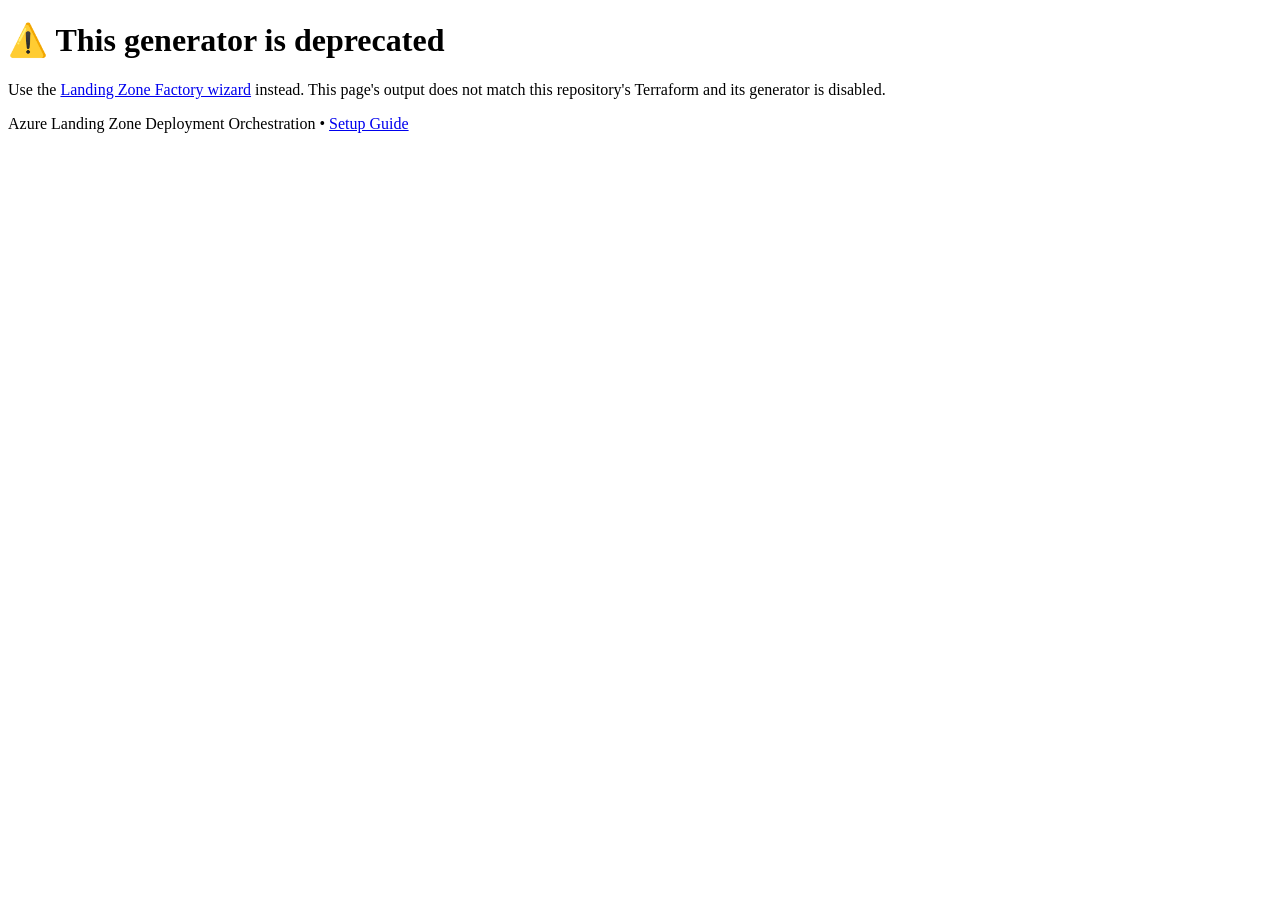
==== frontend/index.html @ 96ec0f5c "fix: comprehensive review remediation, capability governance, docs restructure End-to-end final revi" ====
<!DOCTYPE html>
<html lang="en">
<head>
    <meta charset="UTF-8">
    <meta name="viewport" content="width=device-width, initial-scale=1.0">
    <title>Azure Landing Zone Deployment (DEPRECATED)</title>
    <!-- DEPRECATED (2026-07-31 remediation): this prototype generator is retired.
         Its Generate button was non-functional, it performed no HCL escaping, and the
         .tfvars it emitted targeted variables that exist in no Terraform stack in this
         repository. The CDN-loaded MSAL script (zero-network violation) has been removed.
         Use ../site/index.html — the Landing Zone Factory wizard — instead.
         Pending operator action: delete the frontend/ directory (deletion was blocked
         for automation in this session and requires a human). -->
    <meta http-equiv="Content-Security-Policy" content="default-src 'none'; style-src 'self'; img-src 'self' data:;">
    <link rel="stylesheet" href="styles.css">
</head>
<body>
    <div class="container">
        <header>
            <div class="header-content">
                <h1>⚠️ This generator is deprecated</h1>
                <p>Use the <a href="../site/index.html">Landing Zone Factory wizard</a> instead.
                   This page's output does not match this repository's Terraform and its
                   generator is disabled.</p>
            </div>
        </header>

        <main hidden aria-hidden="true">
            <!-- Login Section (Hidden - Not Needed for Static Generator) -->
            <section id="loginSection" class="section hidden">
                <div class="card">
                    <h2>Sign In</h2>
                    <p>Authenticate with your Azure account to deploy a landing zone.</p>
                    <button id="loginBtn2" class="btn btn-primary btn-large">Login with Microsoft</button>
                    <div id="errorMsg" class="error hidden"></div>
                </div>
            </section>

            <!-- Form Section -->
            <section id="formSection" class="section hidden">
                <form id="deploymentForm">
                    <!-- Section 1: Organization & Location -->
                    <div class="form-section">
                        <h3 class="section-title">1. Organization & Location</h3>

                        <div class="form-group">
                            <label for="orgName">Organization Name <span class="required">*</span></label>
                            <input type="text" id="orgName" name="orgName" placeholder="e.g., Contoso" required>
                            <small>Display name for your organization (e.g., "Contoso Corporation")</small>
                        </div>

                        <div class="form-group">
                            <label for="orgId">Organization ID <span class="required">*</span></label>
                            <input type="text" id="orgId" name="orgId" pattern="^[a-z0-9]{3,20}$" placeholder="e.g., contoso" required>
                            <small>3-20 lowercase alphanumeric characters, used in all resource naming</small>
                        </div>

                        <div class="form-group">
                            <label for="defenderEmail">Defender Email <span class="required">*</span></label>
                            <input type="email" id="defenderEmail" name="defenderEmail" placeholder="security@contoso.com" required>
                            <small>Email for Microsoft Defender for Cloud security alerts</small>
                        </div>

                        <div class="form-group">
                            <label>Starter Locations <span class="required">*</span></label>
                            <div class="form-row">
                            <div class="form-group">
                                <label for="primaryRegion">Primary Region <span class="required">*</span></label>
                                <select id="primaryRegion" name="primaryRegion" required onchange="updateSecondaryRegionOptions()">
                                    <option value="">-- Select Primary Region --</option>
                                    <option value="eastus2">eastus2 (East US 2)</option>
                                    <option value="westus" selected>westus (West US)</option>
                                    <option value="uksouth">uksouth (UK South)</option>
                                    <option value="australiaeast">australiaeast (Australia East)</option>
                                    <option value="southeastasia">southeastasia (Southeast Asia)</option>
                                    <option value="centralus">centralus (Central US)</option>
                                    <option value="canadacentral">canadacentral (Canada Central)</option>
                                </select>
                                <small>Primary region for hub deployment</small>
                            </div>
                            <div class="form-group">
                                <label for="secondaryRegion">Secondary Region (DR) <span class="required">*</span></label>
                                <select id="secondaryRegion" name="secondaryRegion" required>
                                    <option value="">-- Select DR Region --</option>
                                </select>
                                <small>Disaster recovery region (auto-paired with primary)</small>
                            </div>
                        </div>

                        <div id="additionalRegions" class="form-group hidden-section">
                            <label>Additional Regions</label>
                            <div id="additionalRegionsList" class="regions-list"></div>
                            <button type="button" class="btn btn-small" id="addRegionBtn">+ Add Region</button>
                            <small>Add more regions for multi-region deployment</small>
                        </div>
                        </div>
                    </div>

                    <!-- Section 2: Network Architecture -->
                    <div class="form-section">
                        <h3 class="section-title">2. Network Architecture</h3>

                        <div class="form-group">
                            <label>Network Topology <span class="required">*</span></label>
                            <div class="radio-group">
                                <label class="radio">
                                    <input type="radio" name="networkTopology" value="hub-spoke" checked>
                                    <span class="radio-label">Hub-and-Spoke VNet</span>
                                    <span class="radio-description">Traditional VNet peering with central hub firewall (recommended)</span>
                                </label>
                                <label class="radio">
                                    <input type="radio" name="networkTopology" value="virtual-wan">
                                    <span class="radio-label">Virtual WAN</span>
                                    <span class="radio-description">Microsoft-managed WAN fabric (modern, simplified routing)</span>
                                </label>
                            </div>
                        </div>

                        <div class="form-group">
                            <label>Firewall SKU <span class="required">*</span></label>
                            <div class="radio-group">
                                <label class="radio">
                                    <input type="radio" name="firewallSku" value="Standard" checked>
                                    <span class="radio-label">Standard</span>
                                    <span class="radio-description">Basic threat detection and filtering</span>
                                </label>
                                <label class="radio">
                                    <input type="radio" name="firewallSku" value="Premium">
                                    <span class="radio-label">Premium</span>
                                    <span class="radio-description">Advanced threat protection (required for PCI-DSS, HIPAA, FedRAMP)</span>
                                </label>
                            </div>
                        </div>

                        <div class="form-group">
                            <label>Network Feature Toggles</label>
                            <div class="toggle-group">
                                <label class="toggle">
                                    <input type="checkbox" name="ddosProtection" checked>
                                    <span class="toggle-label">Deploy DDoS Protection</span>
                                    <small>Azure DDoS Protection Standard for VNets</small>
                                </label>
                                <label class="toggle">
                                    <input type="checkbox" name="bastionHost" checked>
                                    <span class="toggle-label">Deploy Bastion Host</span>
                                    <small>Secure RDP/SSH access without public IPs</small>
                                </label>
                                <label class="toggle">
                                    <input type="checkbox" name="privateDnsZones" checked>
                                    <span class="toggle-label">Deploy Private DNS Zones</span>
                                    <small>Private DNS for Azure PaaS services</small>
                                </label>
                                <label class="toggle">
                                    <input type="checkbox" name="vnetGateway" checked>
                                    <span class="toggle-label">Deploy Virtual Network Gateways</span>
                                    <small>Enable VPN/ExpressRoute hybrid connectivity</small>
                                </label>
                            </div>
                        </div>
                    </div>

                    <!-- Section 3: Monitoring & Security -->
                    <div class="form-section">
                        <h3 class="section-title">3. Monitoring & Security</h3>

                        <div class="form-group">
                            <label>Monitoring & Alerting</label>
                            <div class="toggle-group">
                                <label class="toggle">
                                    <input type="checkbox" name="ama" checked>
                                    <span class="toggle-label">Azure Monitoring Agent</span>
                                    <small>Collect logs and metrics from VMs</small>
                                </label>
                                <label class="toggle">
                                    <input type="checkbox" name="amba" checked>
                                    <span class="toggle-label">AMBA Baseline Alerts</span>
                                    <small>Pre-built Azure Monitor Baseline Alerts</small>
                                </label>
                                <label class="toggle">
                                    <input type="checkbox" name="defenderPlans" checked>
                                    <span class="toggle-label">Microsoft Defender Plans</span>
                                    <small>Threat detection and protection</small>
                                </label>
                            </div>
                        </div>
                    </div>

                    <!-- Section 4: Policy Assignments -->
                    <div class="form-section">
                        <h3 class="section-title">4. Policy Assignments (Official Azure Landing Zones)</h3>
                        <p class="section-description">Select which official ALZ policy assignments to enable. Configure enforcement mode per policy.</p>

                        <div id="policyAssignments" class="policy-assignments">
                            <!-- Populated by JavaScript -->
                        </div>
                    </div>

                    <!-- Section 5: Management Group Customization -->
                    <div class="form-section">
                        <h3 class="section-title">5. Management Group Customization</h3>
                        <p class="section-description">Override default management group names (leave blank for defaults)</p>

                        <div class="form-row">
                            <div class="form-group">
                                <label for="mgIntRoot">Intermediate Root Name</label>
                                <input type="text" id="mgIntRoot" name="mgIntRoot" placeholder="e.g., Contoso">
                                <small>Default: organization name</small>
                            </div>
                            <div class="form-group">
                                <label for="mgPlatform">Platform Name</label>
                                <input type="text" id="mgPlatform" name="mgPlatform" placeholder="e.g., Platform">
                            </div>
                        </div>

                        <div class="form-row">
                            <div class="form-group">
                                <label for="mgConnectivity">Connectivity Name</label>
                                <input type="text" id="mgConnectivity" name="mgConnectivity" placeholder="e.g., Connectivity">
                            </div>
                            <div class="form-group">
                                <label for="mgIdentity">Identity Name</label>
                                <input type="text" id="mgIdentity" name="mgIdentity" placeholder="e.g., Identity">
                            </div>
                        </div>

                        <div class="form-row">
                            <div class="form-group">
                                <label for="mgManagement">Management Name</label>
                                <input type="text" id="mgManagement" name="mgManagement" placeholder="e.g., Management">
                            </div>
                            <div class="form-group">
                                <label for="mgLandingZones">Landing Zones Name</label>
                                <input type="text" id="mgLandingZones" name="mgLandingZones" placeholder="e.g., Landing Zones">
                            </div>
                        </div>
                    </div>

                    <!-- Section 6: Resource Naming Configuration -->
                    <div class="form-section">
                        <h3 class="section-title">6. Resource Naming Configuration</h3>
                        <p class="section-description">Configure resource naming following Cloud Adoption Framework standard</p>

                        <div class="form-row">
                            <div class="form-group">
                                <label for="resourcePrefix">Resource Name Prefix</label>
                                <input type="text" id="resourcePrefix" name="resourcePrefix" placeholder="Leave blank to use org ID" oninput="updateNamingExamples()">
                                <small>Prefix used in all resource names (e.g., storage account "st{prefix}prod001")</small>
                            </div>
                            <div class="form-group">
                                <label for="instanceStart">Instance Counter Start</label>
                                <input type="number" id="instanceStart" name="instanceStart" value="1" min="1" oninput="updateNamingExamples()">
                                <small>Starting number for resource instance counters</small>
                            </div>
                        </div>

                        <!-- Environment Suffixes -->
                        <div class="form-group">
                            <label>Environment Suffixes <span class="required">*</span></label>
                            <div id="environmentSuffixes" class="suffixes-list">
                                <div class="suffix-input-group">
                                    <input type="text" class="suffix-input" placeholder="e.g., prod" value="prod" oninput="updateNamingExamples()">
                                    <button type="button" class="btn btn-small" onclick="removeEnvironmentSuffix(this)">✕</button>
                                </div>
                            </div>
                            <button type="button" class="btn btn-small" id="addSuffixBtn" onclick="addEnvironmentSuffix()">+ Add Environment</button>
                            <small>Add multiple environment names (prod, dev, test, etc.)</small>
                        </div>

                        <!-- Naming Examples -->
                        <div class="naming-examples-box">
                            <h4>Resource Naming Examples</h4>
                            <div id="namingExamples" class="naming-examples">
                                <div class="example-row">
                                    <span class="example-type">Storage Account:</span>
                                    <span id="exampleStorageAccount" class="example-name">st[prefix]prod001</span>
                                </div>
                                <div class="example-row">
                                    <span class="example-type">Virtual Machine:</span>
                                    <span id="exampleVM" class="example-name">vm-[prefix]-prod-001</span>
                                </div>
                                <div class="example-row">
                                    <span class="example-type">Virtual Network:</span>
                                    <span id="exampleVNet" class="example-name">vnet-[prefix]-prod</span>
                                </div>
                                <div class="example-row">
                                    <span class="example-type">Resource Group:</span>
                                    <span id="exampleRG" class="example-name">rg-[prefix]-prod-eastus2</span>
                                </div>
                            </div>
                        </div>
                    </div>

                    <!-- Section 7: Network Configuration -->
                    <div class="form-section">
                        <h3 class="section-title">7. Network Configuration (CIDR Blocks)</h3>

                        <div class="form-group">
                            <label for="hubCidr">Hub VNet CIDR Block <span class="required">*</span></label>
                            <input type="text" id="hubCidr" name="hubCidr" value="10.0.0.0/16" placeholder="e.g., 10.0.0.0/16" required>
                            <small>CIDR block for hub virtual network</small>
                        </div>

                        <div class="form-group">
                            <label for="spokeCidrs">Spoke VNet CIDR Blocks <span class="required">*</span></label>
                            <textarea id="spokeCidrs" name="spokeCidrs" placeholder="One CIDR per line, e.g.&#10;10.1.0.0/16&#10;10.2.0.0/16" required>10.1.0.0/16</textarea>
                            <small>CIDR blocks for spoke networks (one per line)</small>
                        </div>
                    </div>

                    <!-- Section 8: Tagging Configuration -->
                    <div class="form-section">
                        <h3 class="section-title">8. Tagging Configuration (Cloud Adoption Framework)</h3>

                        <div class="form-group">
                            <label class="toggle">
                                <input type="checkbox" id="tagEnforcement" name="tagEnforcement" onchange="toggleTaggingFields()">
                                <span class="toggle-label">Enable Tag Enforcement Policy</span>
                                <small>Enforce required tags on all resources</small>
                            </label>
                        </div>

                        <div id="taggingFields" class="form-row hidden-section">
                            <div class="form-group">
                                <label for="tagEnvironment">Environment Tag Value</label>
                                <input type="text" id="tagEnvironment" name="tagEnvironment" placeholder="Auto-populated from environment suffixes" readonly>
                                <small>Auto-filled from environment suffixes defined above</small>
                            </div>
                            <div class="form-group">
                                <label for="tagOwner">Owner Tag Value <span class="required">*</span></label>
                                <input type="text" id="tagOwner" name="tagOwner" placeholder="e.g., Platform Team">
                                <small>Team or person responsible for resources</small>
                            </div>
                        </div>

                        <div id="additionalTags" class="form-row hidden-section">
                            <div class="form-group">
                                <label for="tagCostCenter">Cost Center Tag Value</label>
                                <input type="text" id="tagCostCenter" name="tagCostCenter" placeholder="e.g., cc-12345">
                                <small>For cost allocation and billing</small>
                            </div>
                            <div class="form-group">
                                <label for="tagApplication">Application Tag Value</label>
                                <input type="text" id="tagApplication" name="tagApplication" placeholder="e.g., landing-zone">
                                <small>Application or workload identifier</small>
                            </div>
                        </div>
                    </div>

                    <!-- Section 9: Review & Generate -->
                    <div class="form-section">
                        <h3 class="section-title">9. Review & Generate</h3>
                        <div class="form-actions">
                            <button type="button" class="btn btn-primary btn-large" id="generateBtn">
                                📋 Generate Configuration (.tfvars)
                            </button>
                        </div>
                    </div>
                </form>

                <!-- Configuration Preview & Download -->
                <div class="card preview-card hidden" id="previewCard">
                    <h3>Generated Configuration (Preview)</h3>
                    <p class="preview-description">
                        Review this configuration before deploying. You can edit it locally if needed.
                    </p>

                    <div class="preview-content">
                        <pre id="configPreview" class="config-preview"></pre>
                    </div>

                    <div class="preview-actions">
                        <button type="button" class="btn btn-primary" id="downloadBtn">
                            ⬇️ Download .tfvars
                        </button>
                        <button type="button" class="btn btn-secondary" id="copyBtn">
                            📋 Copy to Clipboard
                        </button>
                        <button type="button" class="btn btn-secondary" id="regenerateBtn">
                            🔄 Back to Form
                        </button>
                    </div>
                </div>
            </section>

            <!-- Loading Section -->
            <section id="loadingSection" class="section hidden">
                <div class="card">
                    <h2>Deploying...</h2>
                    <div class="spinner"></div>
                    <p>Creating your Azure Landing Zone deployment package...</p>
                </div>
            </section>

            <!-- Success Section -->
            <section id="successSection" class="section hidden">
                <div class="card success">
                    <h2>✅ Deployment Package Created!</h2>
                    <p>Your Terraform configuration has been generated and released.</p>
                    <div id="successDetails"></div>
                    <button class="btn btn-primary" onclick="location.reload()">Deploy Another</button>
                </div>
            </section>
        </main>

        <footer>
            <p>Azure Landing Zone Deployment Orchestration • <a href="docs/CUSTOMER-SETUP.md">Setup Guide</a></p>
        </footer>
    </div>

    <script src="app.js"></script>
</body>
</html>
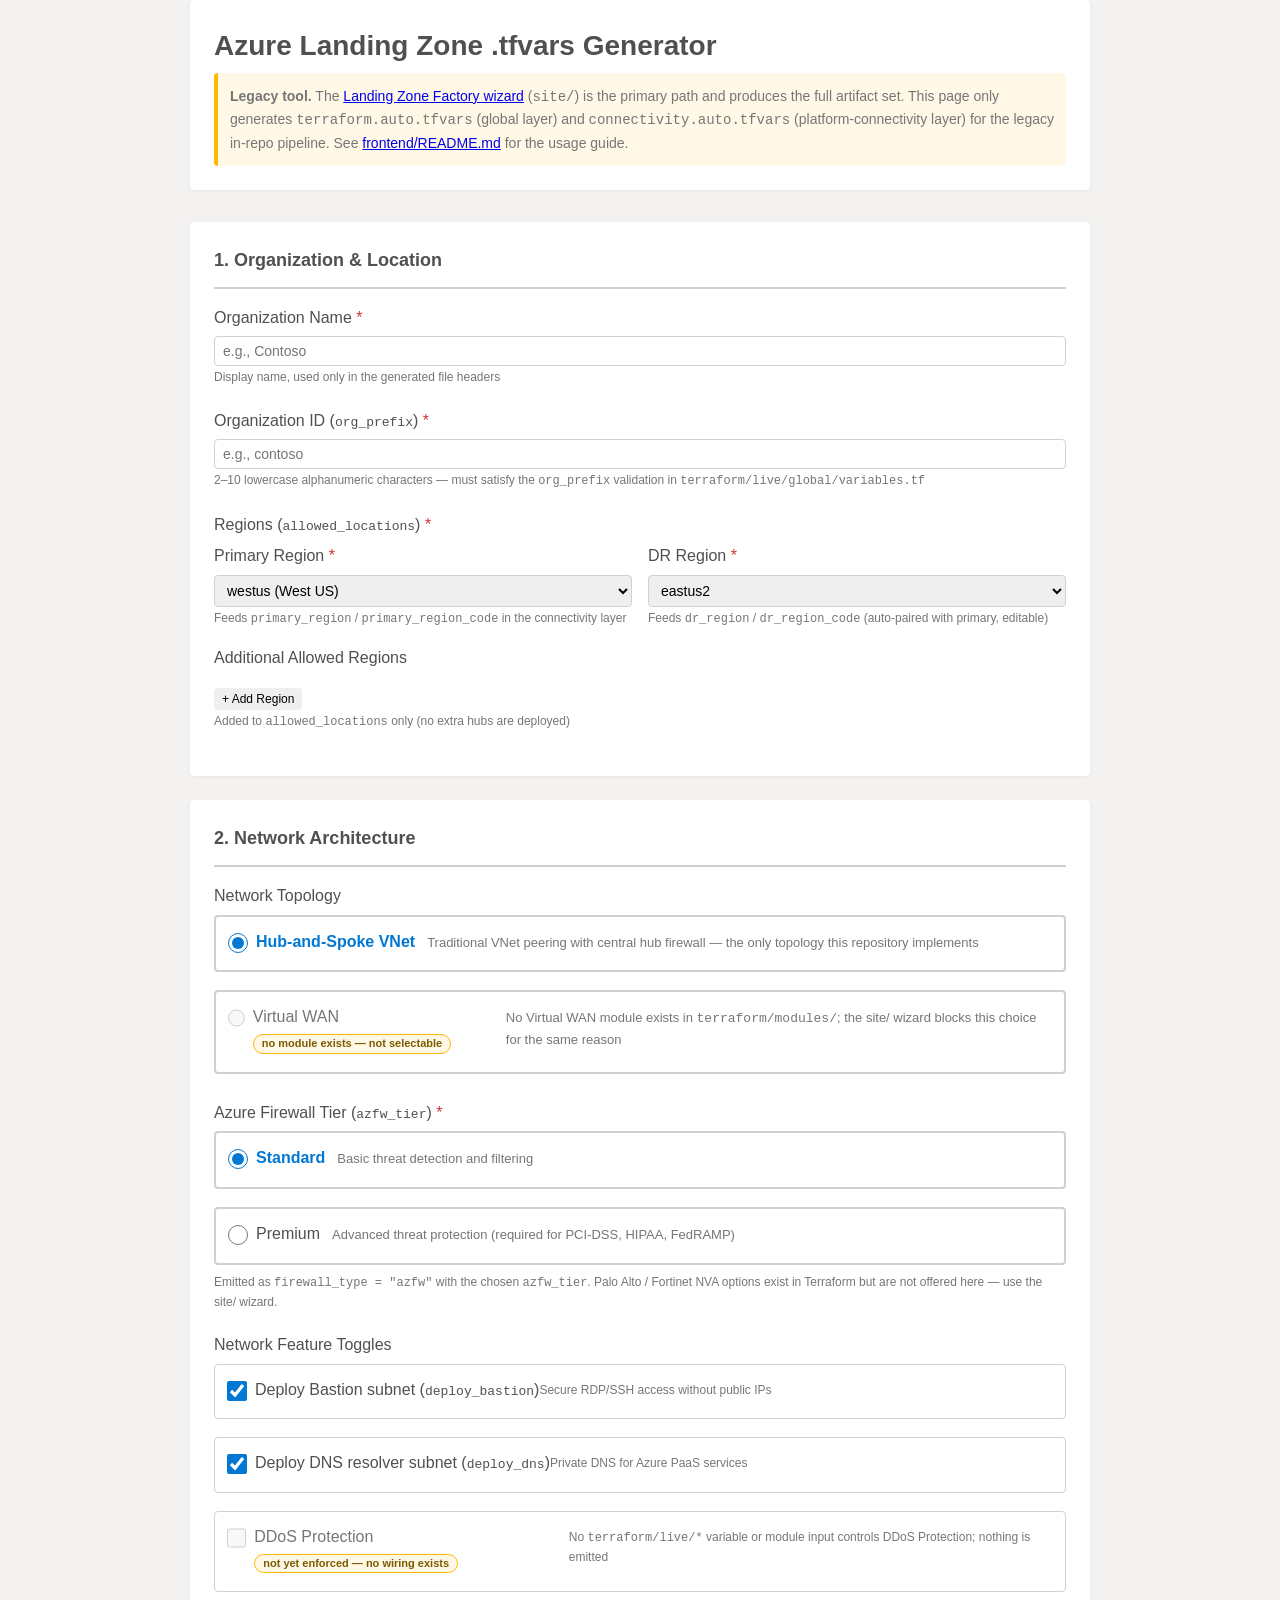
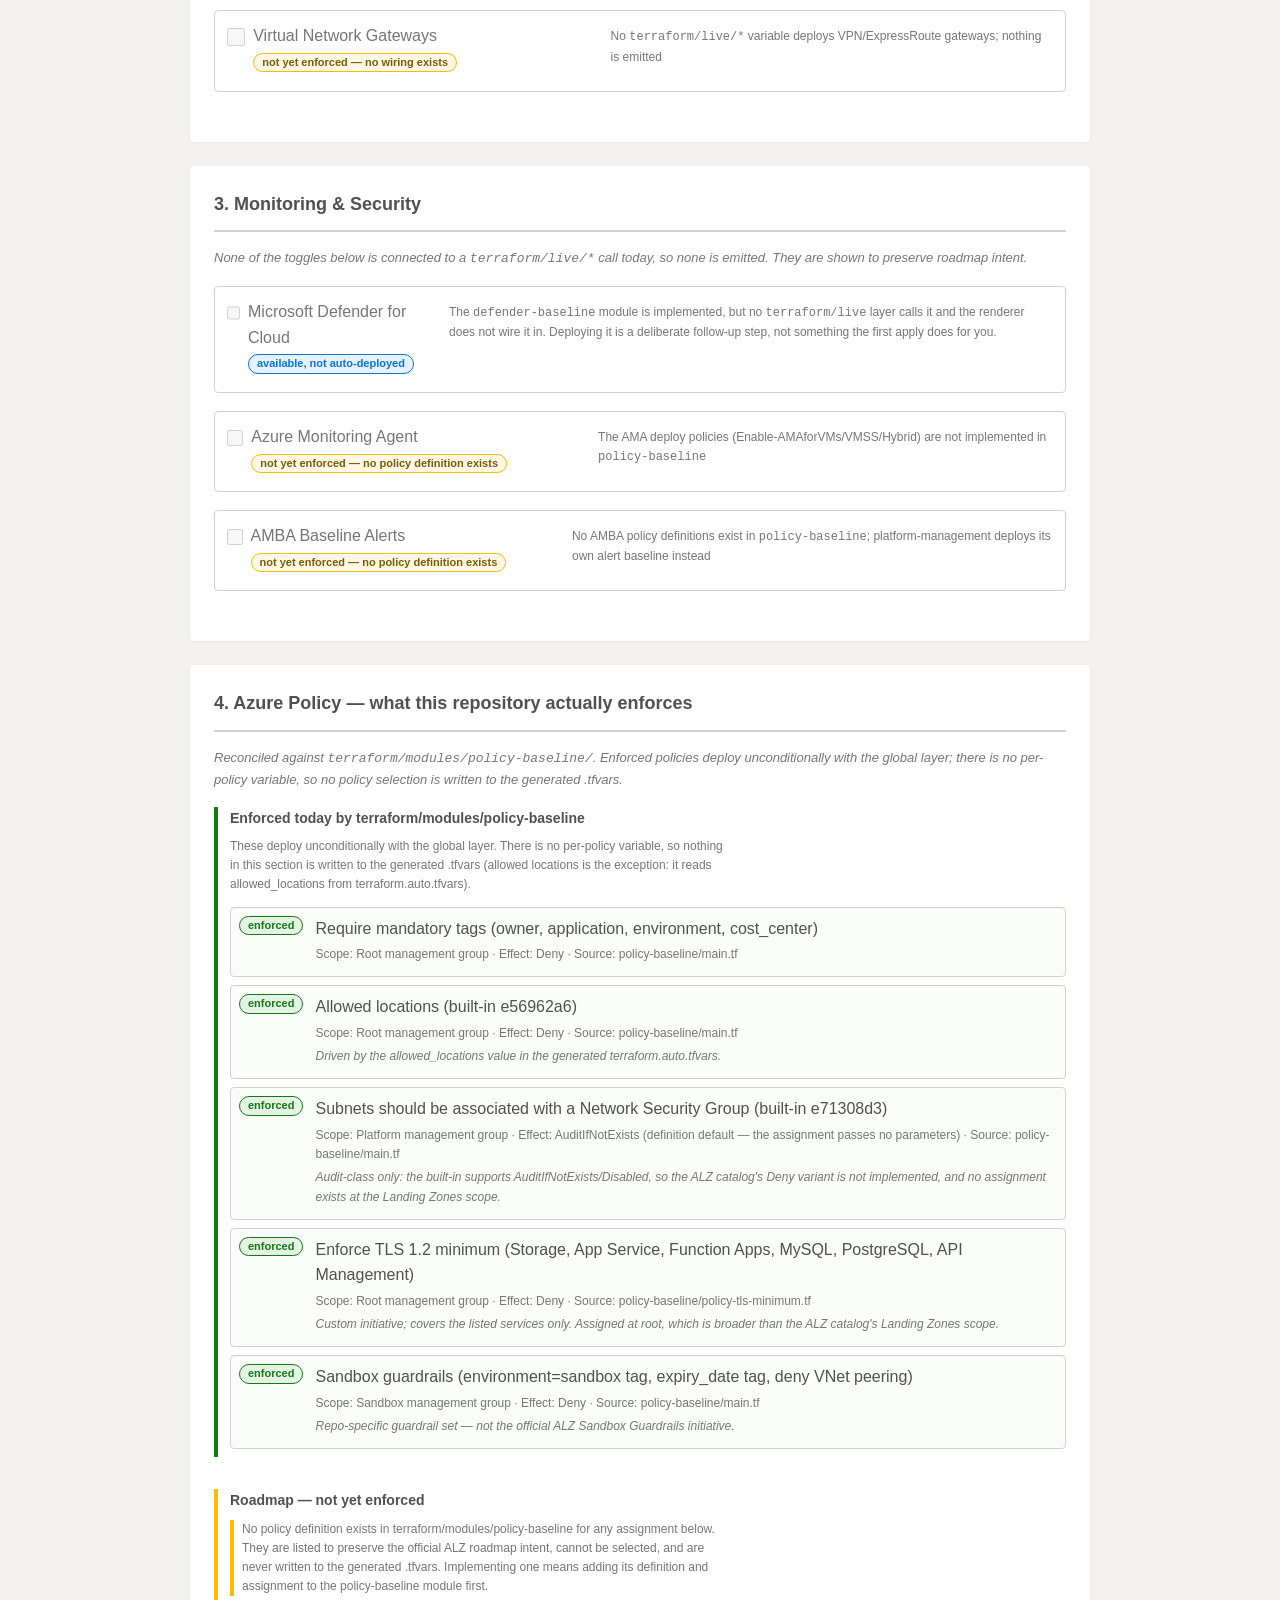
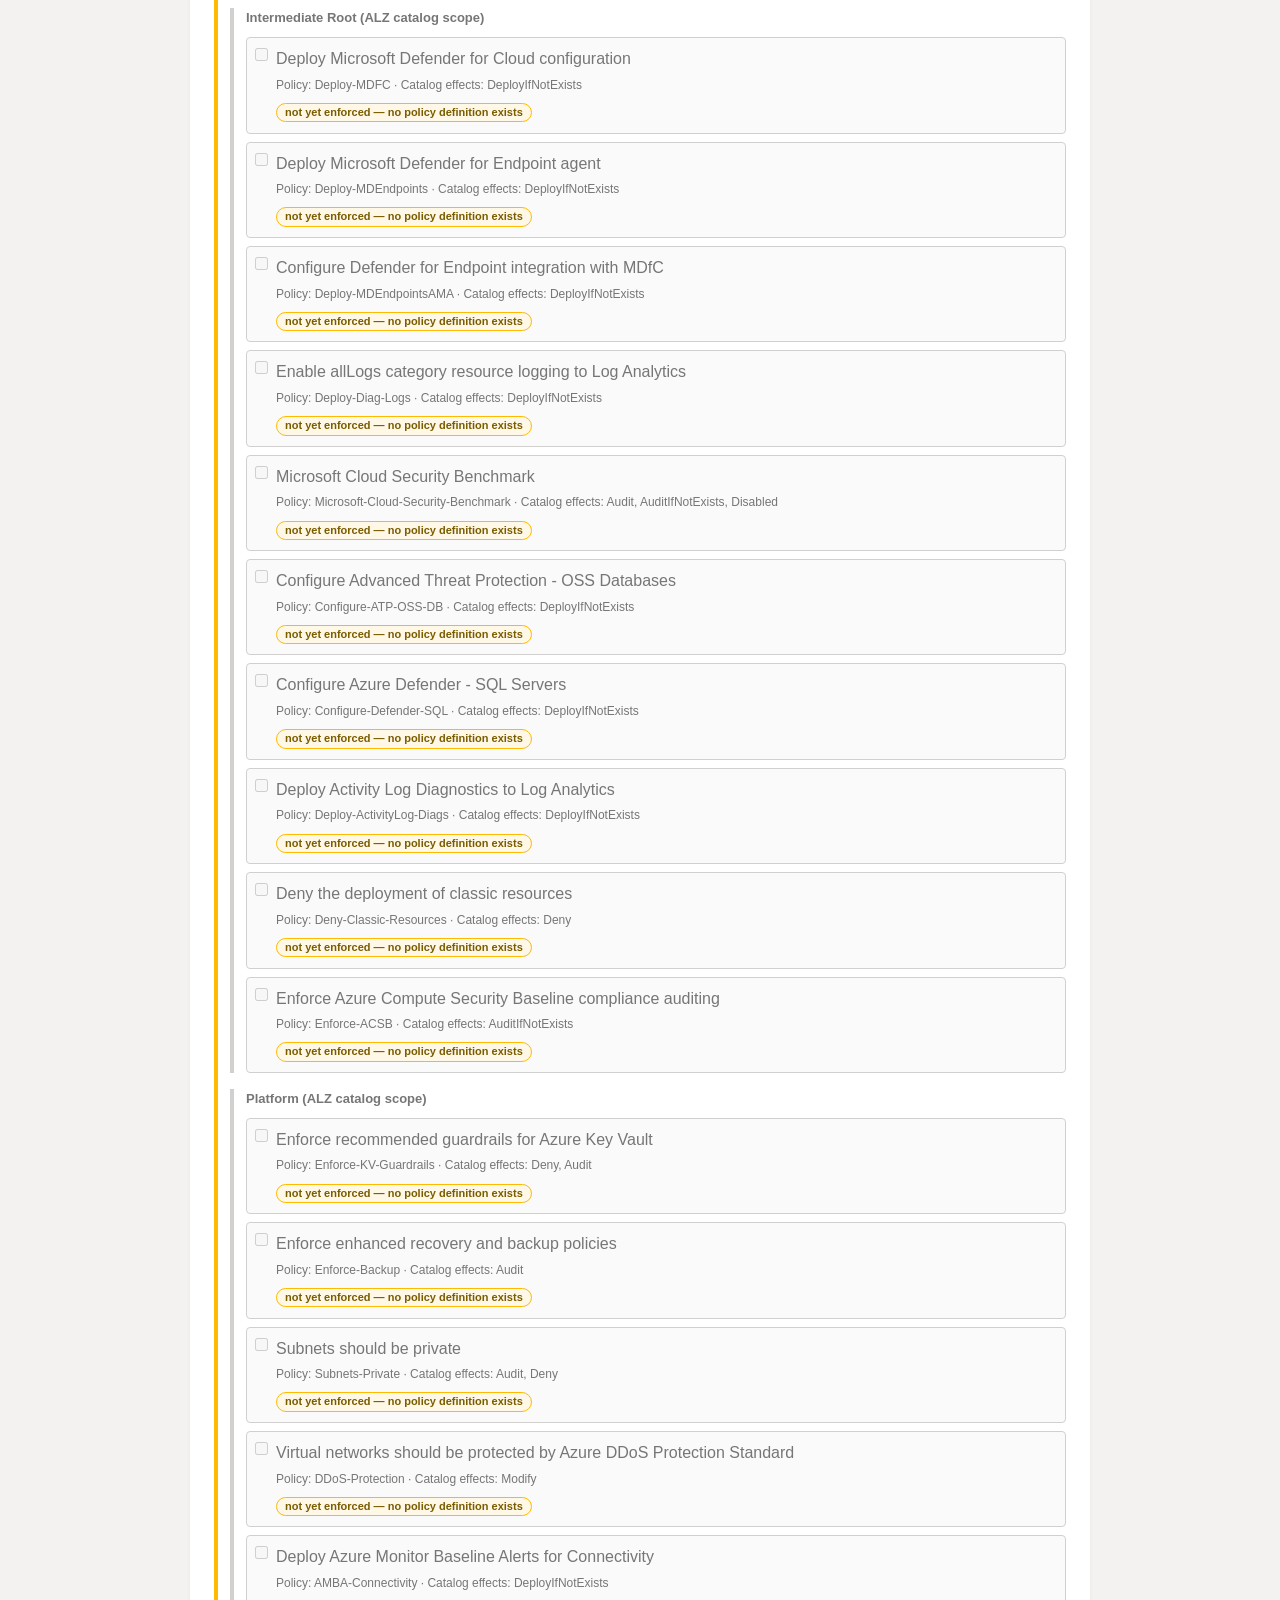
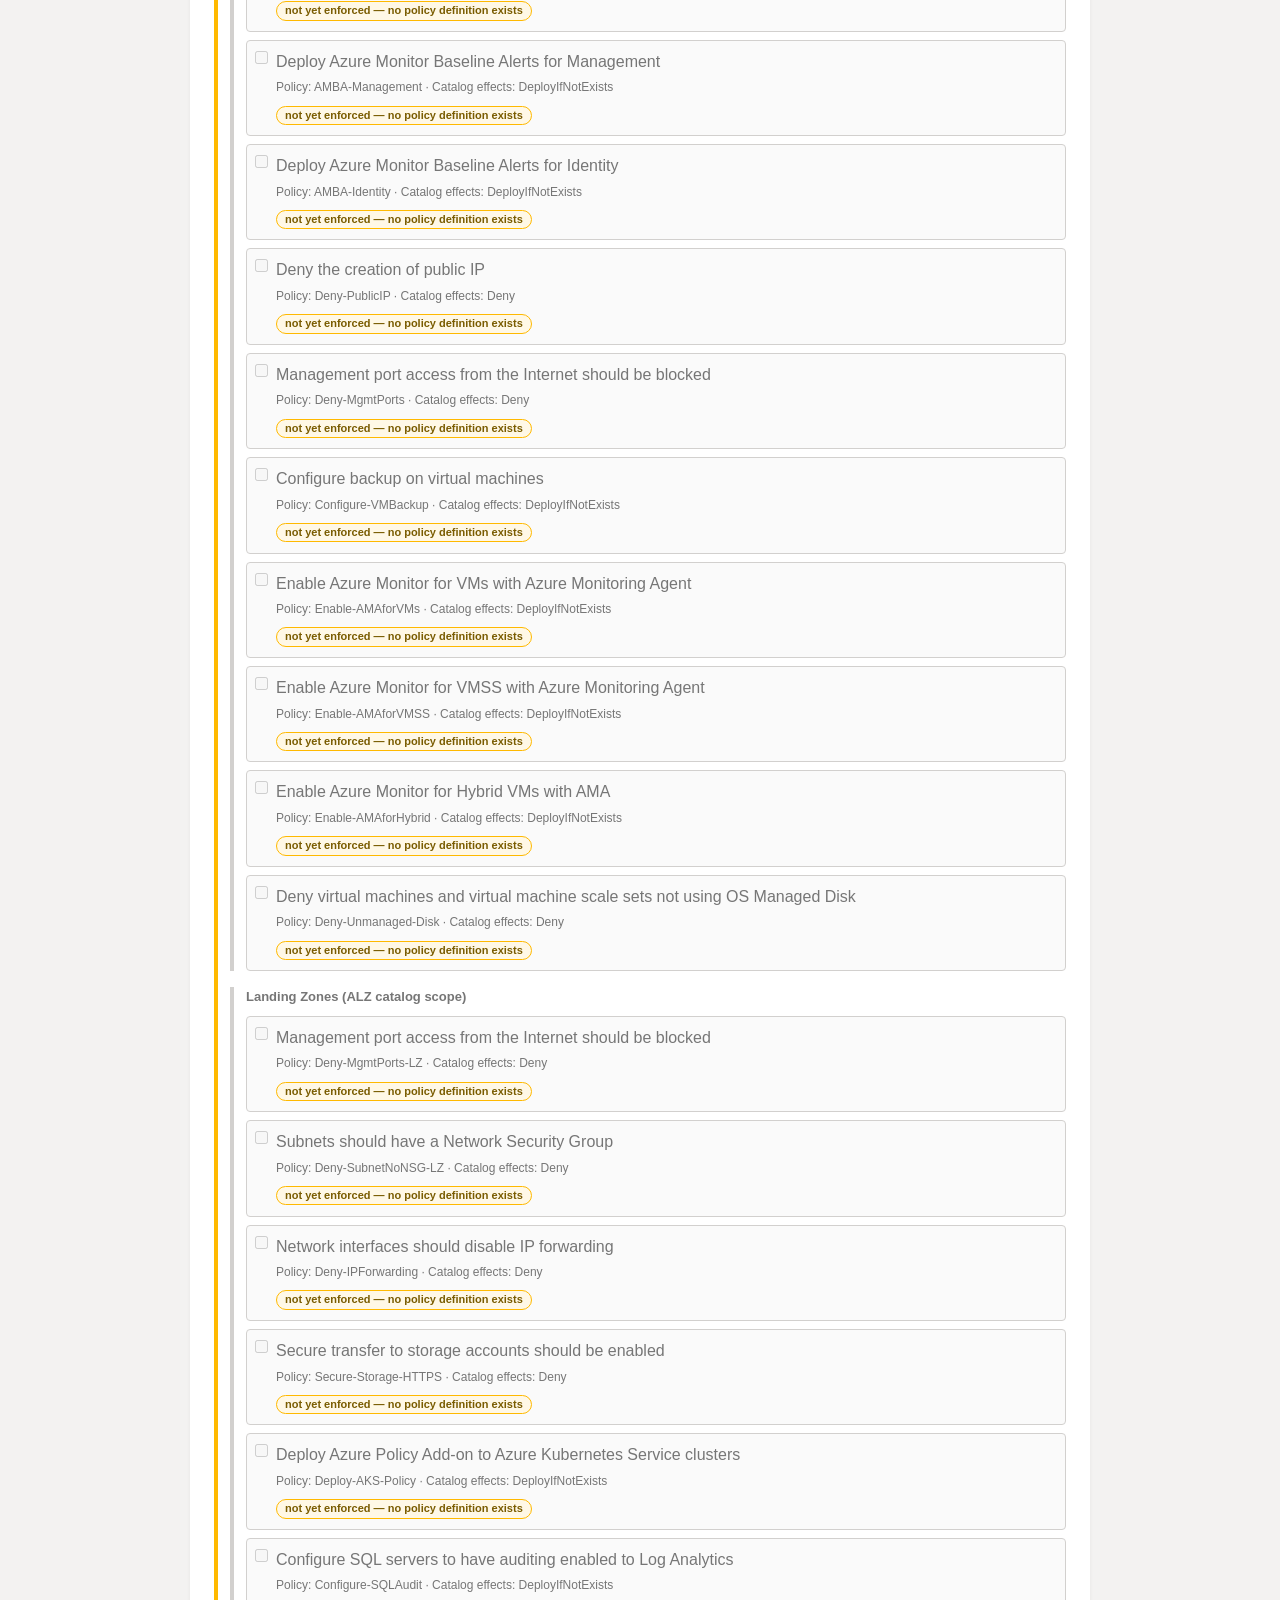
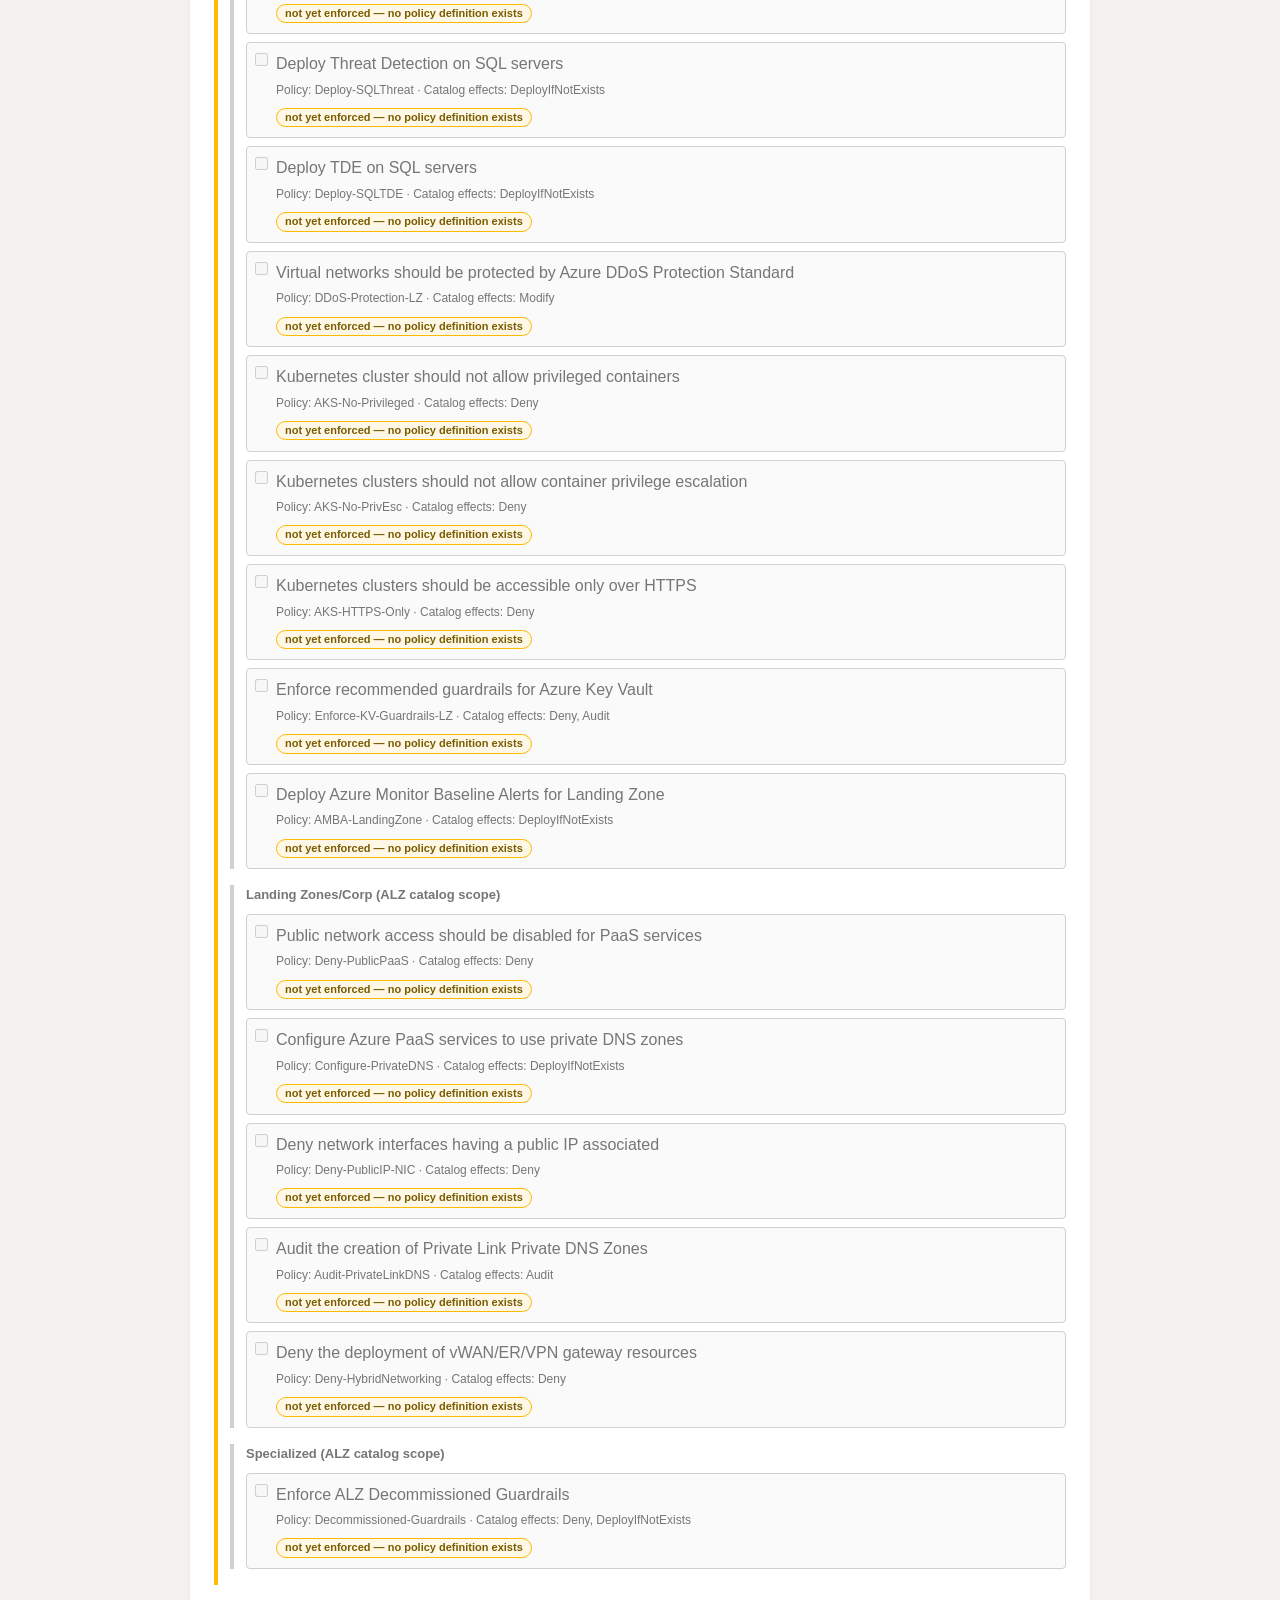
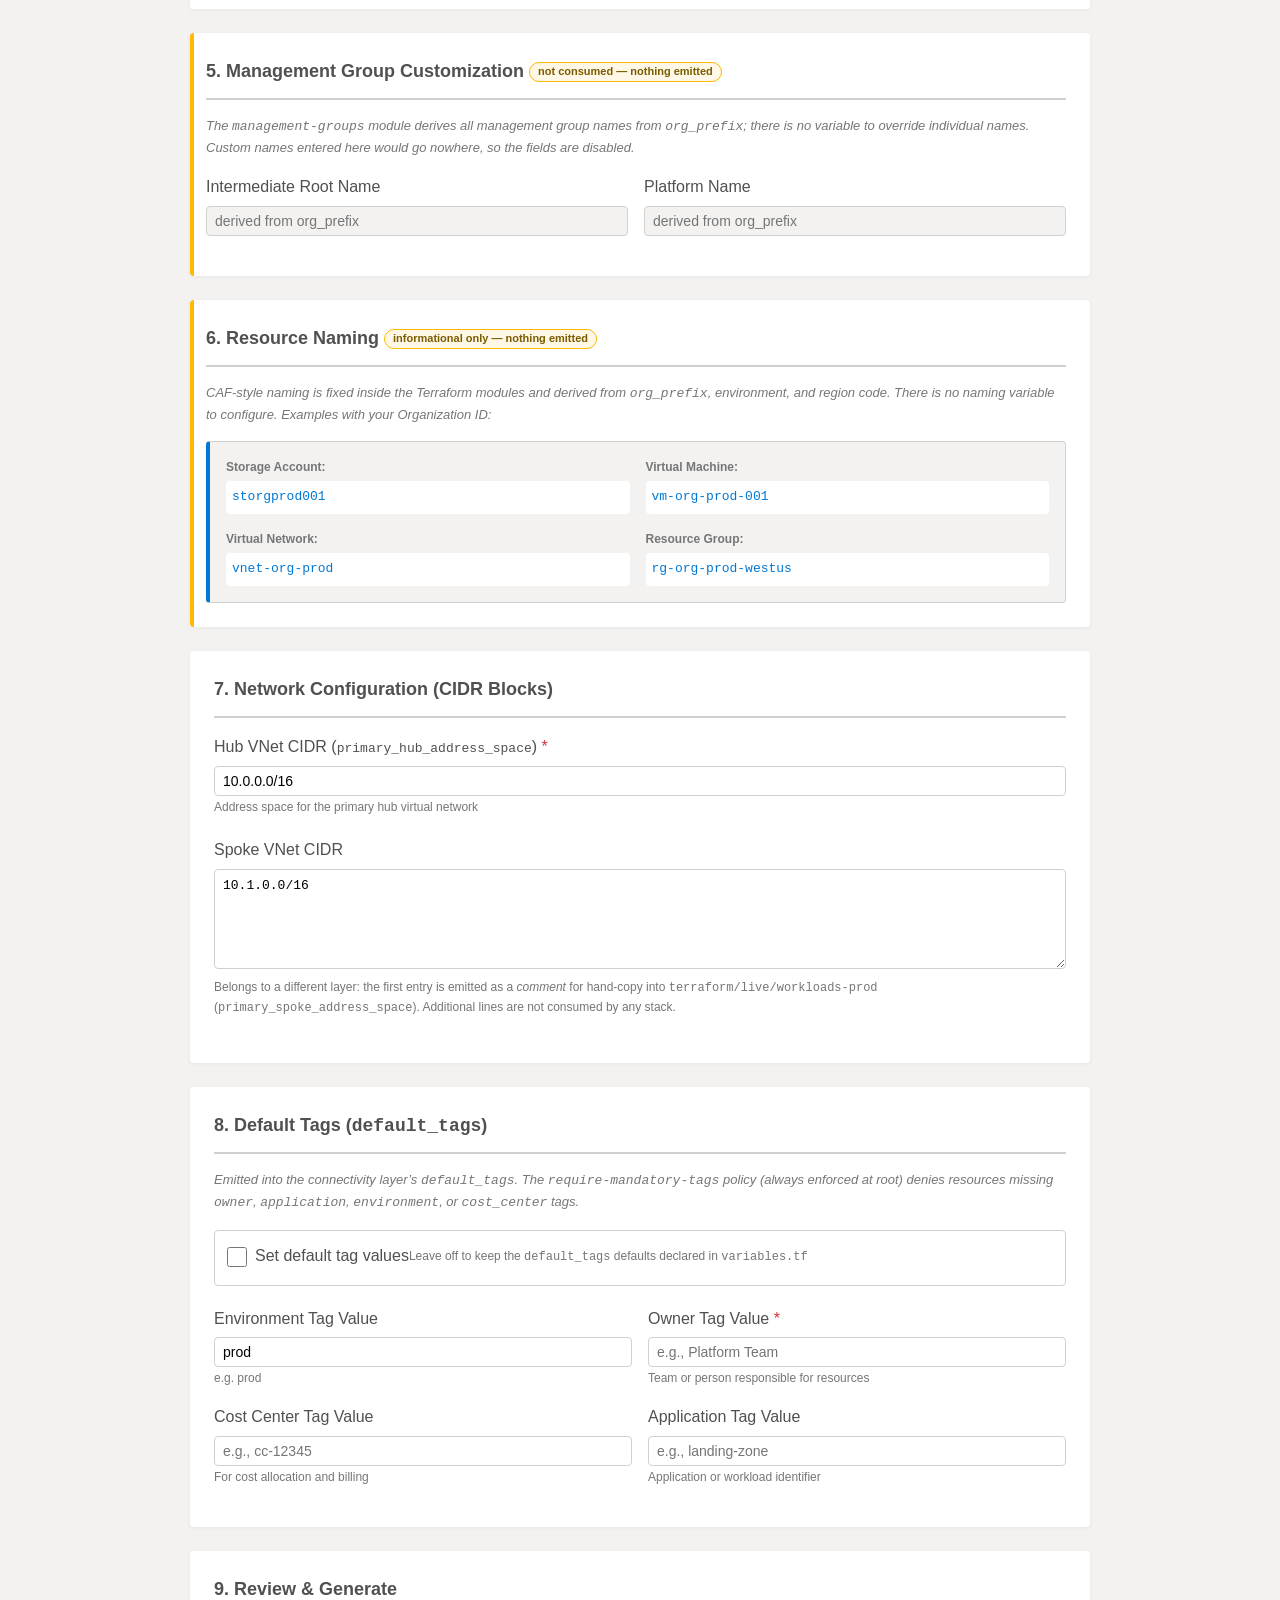
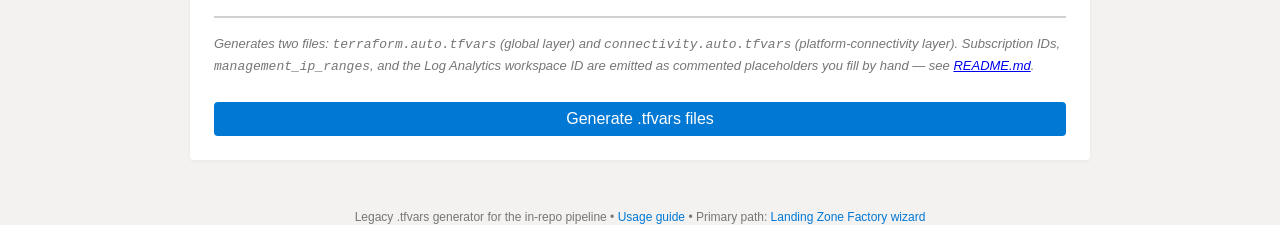
==== commit bbe2e33f: "fix: TODO engineering-debt burn-down Broker: Get-LzEnvironmentSubscription covers bootstrap (anchore" ====
--- a/frontend/index.html
+++ b/frontend/index.html
@@ -3,71 +3,53 @@
 <head>
     <meta charset="UTF-8">
     <meta name="viewport" content="width=device-width, initial-scale=1.0">
-    <title>Azure Landing Zone Deployment (DEPRECATED)</title>
-    <!-- DEPRECATED (2026-07-31 remediation): this prototype generator is retired.
-         Its Generate button was non-functional, it performed no HCL escaping, and the
-         .tfvars it emitted targeted variables that exist in no Terraform stack in this
-         repository. The CDN-loaded MSAL script (zero-network violation) has been removed.
-         Use ../site/index.html — the Landing Zone Factory wizard — instead.
-         Pending operator action: delete the frontend/ directory (deletion was blocked
-         for automation in this session and requires a human). -->
-    <meta http-equiv="Content-Security-Policy" content="default-src 'none'; style-src 'self'; img-src 'self' data:;">
+    <title>Azure Landing Zone .tfvars Generator (Legacy)</title>
+    <!-- LEGACY (reconciled 2026-08-02): this static generator feeds only the
+         legacy in-repo pipeline (terraform/live/*). The site/ wizard is the
+         primary Landing Zone Factory path. This page is fully offline: no
+         network requests, no CDN, no backend (CSP below enforces it). Every
+         form control that no Terraform stack consumes is labelled and its
+         value is never emitted. See frontend/README.md. -->
+    <meta http-equiv="Content-Security-Policy" content="default-src 'none'; script-src 'self'; style-src 'self'; img-src 'self' data:;">
     <link rel="stylesheet" href="styles.css">
 </head>
 <body>
     <div class="container">
         <header>
             <div class="header-content">
-                <h1>⚠️ This generator is deprecated</h1>
-                <p>Use the <a href="../site/index.html">Landing Zone Factory wizard</a> instead.
-                   This page's output does not match this repository's Terraform and its
-                   generator is disabled.</p>
+                <h1>Azure Landing Zone .tfvars Generator</h1>
+                <p class="legacy-banner"><strong>Legacy tool.</strong> The <a href="../site/index.html">Landing Zone Factory wizard</a> (<code>site/</code>) is the primary path and produces the full artifact set.
+                   This page only generates <code>terraform.auto.tfvars</code> (global layer) and <code>connectivity.auto.tfvars</code> (platform-connectivity layer)
+                   for the legacy in-repo pipeline. See <a href="README.md">frontend/README.md</a> for the usage guide.</p>
             </div>
         </header>
 
-        <main hidden aria-hidden="true">
-            <!-- Login Section (Hidden - Not Needed for Static Generator) -->
-            <section id="loginSection" class="section hidden">
-                <div class="card">
-                    <h2>Sign In</h2>
-                    <p>Authenticate with your Azure account to deploy a landing zone.</p>
-                    <button id="loginBtn2" class="btn btn-primary btn-large">Login with Microsoft</button>
-                    <div id="errorMsg" class="error hidden"></div>
-                </div>
-            </section>
-
+        <main>
             <!-- Form Section -->
             <section id="formSection" class="section hidden">
                 <form id="deploymentForm">
                     <!-- Section 1: Organization & Location -->
                     <div class="form-section">
-                        <h3 class="section-title">1. Organization & Location</h3>
+                        <h3 class="section-title">1. Organization &amp; Location</h3>
 
                         <div class="form-group">
                             <label for="orgName">Organization Name <span class="required">*</span></label>
                             <input type="text" id="orgName" name="orgName" placeholder="e.g., Contoso" required>
-                            <small>Display name for your organization (e.g., "Contoso Corporation")</small>
-                        </div>
-
-                        <div class="form-group">
-                            <label for="orgId">Organization ID <span class="required">*</span></label>
-                            <input type="text" id="orgId" name="orgId" pattern="^[a-z0-9]{3,20}$" placeholder="e.g., contoso" required>
-                            <small>3-20 lowercase alphanumeric characters, used in all resource naming</small>
-                        </div>
-
-                        <div class="form-group">
-                            <label for="defenderEmail">Defender Email <span class="required">*</span></label>
-                            <input type="email" id="defenderEmail" name="defenderEmail" placeholder="security@contoso.com" required>
-                            <small>Email for Microsoft Defender for Cloud security alerts</small>
-                        </div>
-
-                        <div class="form-group">
-                            <label>Starter Locations <span class="required">*</span></label>
+                            <small>Display name, used only in the generated file headers</small>
+                        </div>
+
+                        <div class="form-group">
+                            <label for="orgId">Organization ID (<code>org_prefix</code>) <span class="required">*</span></label>
+                            <input type="text" id="orgId" name="orgId" pattern="^[a-z0-9]{2,10}$" maxlength="10" placeholder="e.g., contoso" required>
+                            <small>2&ndash;10 lowercase alphanumeric characters &mdash; must satisfy the <code>org_prefix</code> validation in <code>terraform/live/global/variables.tf</code></small>
+                        </div>
+
+                        <div class="form-group">
+                            <label>Regions (<code>allowed_locations</code>) <span class="required">*</span></label>
                             <div class="form-row">
                             <div class="form-group">
                                 <label for="primaryRegion">Primary Region <span class="required">*</span></label>
-                                <select id="primaryRegion" name="primaryRegion" required onchange="updateSecondaryRegionOptions()">
-                                    <option value="">-- Select Primary Region --</option>
+                                <select id="primaryRegion" name="primaryRegion" required>
                                     <option value="eastus2">eastus2 (East US 2)</option>
                                     <option value="westus" selected>westus (West US)</option>
                                     <option value="uksouth">uksouth (UK South)</option>
@@ -76,22 +58,21 @@
                                     <option value="centralus">centralus (Central US)</option>
                                     <option value="canadacentral">canadacentral (Canada Central)</option>
                                 </select>
-                                <small>Primary region for hub deployment</small>
-                            </div>
-                            <div class="form-group">
-                                <label for="secondaryRegion">Secondary Region (DR) <span class="required">*</span></label>
+                                <small>Feeds <code>primary_region</code> / <code>primary_region_code</code> in the connectivity layer</small>
+                            </div>
+                            <div class="form-group">
+                                <label for="secondaryRegion">DR Region <span class="required">*</span></label>
                                 <select id="secondaryRegion" name="secondaryRegion" required>
-                                    <option value="">-- Select DR Region --</option>
                                 </select>
-                                <small>Disaster recovery region (auto-paired with primary)</small>
-                            </div>
-                        </div>
-
-                        <div id="additionalRegions" class="form-group hidden-section">
-                            <label>Additional Regions</label>
+                                <small>Feeds <code>dr_region</code> / <code>dr_region_code</code> (auto-paired with primary, editable)</small>
+                            </div>
+                        </div>
+
+                        <div id="additionalRegions" class="form-group">
+                            <label>Additional Allowed Regions</label>
                             <div id="additionalRegionsList" class="regions-list"></div>
                             <button type="button" class="btn btn-small" id="addRegionBtn">+ Add Region</button>
-                            <small>Add more regions for multi-region deployment</small>
+                            <small>Added to <code>allowed_locations</code> only (no extra hubs are deployed)</small>
                         </div>
                         </div>
                     </div>
@@ -101,23 +82,23 @@
                         <h3 class="section-title">2. Network Architecture</h3>
 
                         <div class="form-group">
-                            <label>Network Topology <span class="required">*</span></label>
+                            <label>Network Topology</label>
                             <div class="radio-group">
                                 <label class="radio">
                                     <input type="radio" name="networkTopology" value="hub-spoke" checked>
                                     <span class="radio-label">Hub-and-Spoke VNet</span>
-                                    <span class="radio-description">Traditional VNet peering with central hub firewall (recommended)</span>
-                                </label>
-                                <label class="radio">
-                                    <input type="radio" name="networkTopology" value="virtual-wan">
-                                    <span class="radio-label">Virtual WAN</span>
-                                    <span class="radio-description">Microsoft-managed WAN fabric (modern, simplified routing)</span>
-                                </label>
-                            </div>
-                        </div>
-
-                        <div class="form-group">
-                            <label>Firewall SKU <span class="required">*</span></label>
+                                    <span class="radio-description">Traditional VNet peering with central hub firewall &mdash; the only topology this repository implements</span>
+                                </label>
+                                <label class="radio radio-unavailable">
+                                    <input type="radio" name="networkTopology" value="virtual-wan" disabled>
+                                    <span class="radio-label">Virtual WAN <span class="badge badge-roadmap">no module exists &mdash; not selectable</span></span>
+                                    <span class="radio-description">No Virtual WAN module exists in <code>terraform/modules/</code>; the site/ wizard blocks this choice for the same reason</span>
+                                </label>
+                            </div>
+                        </div>
+
+                        <div class="form-group">
+                            <label>Azure Firewall Tier (<code>azfw_tier</code>) <span class="required">*</span></label>
                             <div class="radio-group">
                                 <label class="radio">
                                     <input type="radio" name="firewallSku" value="Standard" checked>
@@ -130,30 +111,31 @@
                                     <span class="radio-description">Advanced threat protection (required for PCI-DSS, HIPAA, FedRAMP)</span>
                                 </label>
                             </div>
+                            <small>Emitted as <code>firewall_type = "azfw"</code> with the chosen <code>azfw_tier</code>. Palo Alto / Fortinet NVA options exist in Terraform but are not offered here &mdash; use the site/ wizard.</small>
                         </div>
 
                         <div class="form-group">
                             <label>Network Feature Toggles</label>
                             <div class="toggle-group">
                                 <label class="toggle">
-                                    <input type="checkbox" name="ddosProtection" checked>
-                                    <span class="toggle-label">Deploy DDoS Protection</span>
-                                    <small>Azure DDoS Protection Standard for VNets</small>
+                                    <input type="checkbox" id="bastionHost" name="bastionHost" checked>
+                                    <span class="toggle-label">Deploy Bastion subnet (<code>deploy_bastion</code>)</span>
+                                    <small>Secure RDP/SSH access without public IPs</small>
                                 </label>
                                 <label class="toggle">
-                                    <input type="checkbox" name="bastionHost" checked>
-                                    <span class="toggle-label">Deploy Bastion Host</span>
-                                    <small>Secure RDP/SSH access without public IPs</small>
-                                </label>
-                                <label class="toggle">
-                                    <input type="checkbox" name="privateDnsZones" checked>
-                                    <span class="toggle-label">Deploy Private DNS Zones</span>
+                                    <input type="checkbox" id="privateDnsZones" name="privateDnsZones" checked>
+                                    <span class="toggle-label">Deploy DNS resolver subnet (<code>deploy_dns</code>)</span>
                                     <small>Private DNS for Azure PaaS services</small>
                                 </label>
-                                <label class="toggle">
-                                    <input type="checkbox" name="vnetGateway" checked>
-                                    <span class="toggle-label">Deploy Virtual Network Gateways</span>
-                                    <small>Enable VPN/ExpressRoute hybrid connectivity</small>
+                                <label class="toggle toggle-unwired">
+                                    <input type="checkbox" name="ddosProtection" disabled>
+                                    <span class="toggle-label">DDoS Protection <span class="badge badge-roadmap">not yet enforced &mdash; no wiring exists</span></span>
+                                    <small>No <code>terraform/live/*</code> variable or module input controls DDoS Protection; nothing is emitted</small>
+                                </label>
+                                <label class="toggle toggle-unwired">
+                                    <input type="checkbox" name="vnetGateway" disabled>
+                                    <span class="toggle-label">Virtual Network Gateways <span class="badge badge-roadmap">not yet enforced &mdash; no wiring exists</span></span>
+                                    <small>No <code>terraform/live/*</code> variable deploys VPN/ExpressRoute gateways; nothing is emitted</small>
                                 </label>
                             </div>
                         </div>
@@ -161,25 +143,25 @@
 
                     <!-- Section 3: Monitoring & Security -->
                     <div class="form-section">
-                        <h3 class="section-title">3. Monitoring & Security</h3>
-
-                        <div class="form-group">
-                            <label>Monitoring & Alerting</label>
+                        <h3 class="section-title">3. Monitoring &amp; Security</h3>
+                        <p class="section-description">None of the toggles below is connected to a <code>terraform/live/*</code> call today, so none is emitted. They are shown to preserve roadmap intent.</p>
+
+                        <div class="form-group">
                             <div class="toggle-group">
-                                <label class="toggle">
-                                    <input type="checkbox" name="ama" checked>
-                                    <span class="toggle-label">Azure Monitoring Agent</span>
-                                    <small>Collect logs and metrics from VMs</small>
-                                </label>
-                                <label class="toggle">
-                                    <input type="checkbox" name="amba" checked>
-                                    <span class="toggle-label">AMBA Baseline Alerts</span>
-                                    <small>Pre-built Azure Monitor Baseline Alerts</small>
-                                </label>
-                                <label class="toggle">
-                                    <input type="checkbox" name="defenderPlans" checked>
-                                    <span class="toggle-label">Microsoft Defender Plans</span>
-                                    <small>Threat detection and protection</small>
+                                <label class="toggle toggle-unwired">
+                                    <input type="checkbox" name="defenderPlans" disabled>
+                                    <span class="toggle-label">Microsoft Defender for Cloud <span class="badge badge-available">available, not auto-deployed</span></span>
+                                    <small>The <code>defender-baseline</code> module is implemented, but no <code>terraform/live</code> layer calls it and the renderer does not wire it in. Deploying it is a deliberate follow-up step, not something the first apply does for you.</small>
+                                </label>
+                                <label class="toggle toggle-unwired">
+                                    <input type="checkbox" name="ama" disabled>
+                                    <span class="toggle-label">Azure Monitoring Agent <span class="badge badge-roadmap">not yet enforced &mdash; no policy definition exists</span></span>
+                                    <small>The AMA deploy policies (Enable-AMAforVMs/VMSS/Hybrid) are not implemented in <code>policy-baseline</code></small>
+                                </label>
+                                <label class="toggle toggle-unwired">
+                                    <input type="checkbox" name="amba" disabled>
+                                    <span class="toggle-label">AMBA Baseline Alerts <span class="badge badge-roadmap">not yet enforced &mdash; no policy definition exists</span></span>
+                                    <small>No AMBA policy definitions exist in <code>policy-baseline</code>; platform-management deploys its own alert baseline instead</small>
                                 </label>
                             </div>
                         </div>
@@ -187,8 +169,8 @@
 
                     <!-- Section 4: Policy Assignments -->
                     <div class="form-section">
-                        <h3 class="section-title">4. Policy Assignments (Official Azure Landing Zones)</h3>
-                        <p class="section-description">Select which official ALZ policy assignments to enable. Configure enforcement mode per policy.</p>
+                        <h3 class="section-title">4. Azure Policy &mdash; what this repository actually enforces</h3>
+                        <p class="section-description">Reconciled against <code>terraform/modules/policy-baseline/</code>. Enforced policies deploy unconditionally with the global layer; there is no per-policy variable, so no policy selection is written to the generated .tfvars.</p>
 
                         <div id="policyAssignments" class="policy-assignments">
                             <!-- Populated by JavaScript -->
@@ -196,79 +178,28 @@
                     </div>
 
                     <!-- Section 5: Management Group Customization -->
-                    <div class="form-section">
-                        <h3 class="section-title">5. Management Group Customization</h3>
-                        <p class="section-description">Override default management group names (leave blank for defaults)</p>
+                    <div class="form-section form-section-unwired">
+                        <h3 class="section-title">5. Management Group Customization <span class="badge badge-roadmap">not consumed &mdash; nothing emitted</span></h3>
+                        <p class="section-description">The <code>management-groups</code> module derives all management group names from <code>org_prefix</code>; there is no variable to override individual names. Custom names entered here would go nowhere, so the fields are disabled.</p>
 
                         <div class="form-row">
                             <div class="form-group">
                                 <label for="mgIntRoot">Intermediate Root Name</label>
-                                <input type="text" id="mgIntRoot" name="mgIntRoot" placeholder="e.g., Contoso">
-                                <small>Default: organization name</small>
+                                <input type="text" id="mgIntRoot" name="mgIntRoot" placeholder="derived from org_prefix" disabled>
                             </div>
                             <div class="form-group">
                                 <label for="mgPlatform">Platform Name</label>
-                                <input type="text" id="mgPlatform" name="mgPlatform" placeholder="e.g., Platform">
-                            </div>
-                        </div>
-
-                        <div class="form-row">
-                            <div class="form-group">
-                                <label for="mgConnectivity">Connectivity Name</label>
-                                <input type="text" id="mgConnectivity" name="mgConnectivity" placeholder="e.g., Connectivity">
-                            </div>
-                            <div class="form-group">
-                                <label for="mgIdentity">Identity Name</label>
-                                <input type="text" id="mgIdentity" name="mgIdentity" placeholder="e.g., Identity">
-                            </div>
-                        </div>
-
-                        <div class="form-row">
-                            <div class="form-group">
-                                <label for="mgManagement">Management Name</label>
-                                <input type="text" id="mgManagement" name="mgManagement" placeholder="e.g., Management">
-                            </div>
-                            <div class="form-group">
-                                <label for="mgLandingZones">Landing Zones Name</label>
-                                <input type="text" id="mgLandingZones" name="mgLandingZones" placeholder="e.g., Landing Zones">
-                            </div>
-                        </div>
-                    </div>
-
-                    <!-- Section 6: Resource Naming Configuration -->
-                    <div class="form-section">
-                        <h3 class="section-title">6. Resource Naming Configuration</h3>
-                        <p class="section-description">Configure resource naming following Cloud Adoption Framework standard</p>
-
-                        <div class="form-row">
-                            <div class="form-group">
-                                <label for="resourcePrefix">Resource Name Prefix</label>
-                                <input type="text" id="resourcePrefix" name="resourcePrefix" placeholder="Leave blank to use org ID" oninput="updateNamingExamples()">
-                                <small>Prefix used in all resource names (e.g., storage account "st{prefix}prod001")</small>
-                            </div>
-                            <div class="form-group">
-                                <label for="instanceStart">Instance Counter Start</label>
-                                <input type="number" id="instanceStart" name="instanceStart" value="1" min="1" oninput="updateNamingExamples()">
-                                <small>Starting number for resource instance counters</small>
-                            </div>
-                        </div>
-
-                        <!-- Environment Suffixes -->
-                        <div class="form-group">
-                            <label>Environment Suffixes <span class="required">*</span></label>
-                            <div id="environmentSuffixes" class="suffixes-list">
-                                <div class="suffix-input-group">
-                                    <input type="text" class="suffix-input" placeholder="e.g., prod" value="prod" oninput="updateNamingExamples()">
-                                    <button type="button" class="btn btn-small" onclick="removeEnvironmentSuffix(this)">✕</button>
-                                </div>
-                            </div>
-                            <button type="button" class="btn btn-small" id="addSuffixBtn" onclick="addEnvironmentSuffix()">+ Add Environment</button>
-                            <small>Add multiple environment names (prod, dev, test, etc.)</small>
-                        </div>
-
-                        <!-- Naming Examples -->
+                                <input type="text" id="mgPlatform" name="mgPlatform" placeholder="derived from org_prefix" disabled>
+                            </div>
+                        </div>
+                    </div>
+
+                    <!-- Section 6: Resource Naming -->
+                    <div class="form-section form-section-unwired">
+                        <h3 class="section-title">6. Resource Naming <span class="badge badge-roadmap">informational only &mdash; nothing emitted</span></h3>
+                        <p class="section-description">CAF-style naming is fixed inside the Terraform modules and derived from <code>org_prefix</code>, environment, and region code. There is no naming variable to configure. Examples with your Organization ID:</p>
+
                         <div class="naming-examples-box">
-                            <h4>Resource Naming Examples</h4>
                             <div id="namingExamples" class="naming-examples">
                                 <div class="example-row">
                                     <span class="example-type">Storage Account:</span>
@@ -284,7 +215,7 @@
                                 </div>
                                 <div class="example-row">
                                     <span class="example-type">Resource Group:</span>
-                                    <span id="exampleRG" class="example-name">rg-[prefix]-prod-eastus2</span>
+                                    <span id="exampleRG" class="example-name">rg-[prefix]-prod-westus</span>
                                 </div>
                             </div>
                         </div>
@@ -295,35 +226,36 @@
                         <h3 class="section-title">7. Network Configuration (CIDR Blocks)</h3>
 
                         <div class="form-group">
-                            <label for="hubCidr">Hub VNet CIDR Block <span class="required">*</span></label>
+                            <label for="hubCidr">Hub VNet CIDR (<code>primary_hub_address_space</code>) <span class="required">*</span></label>
                             <input type="text" id="hubCidr" name="hubCidr" value="10.0.0.0/16" placeholder="e.g., 10.0.0.0/16" required>
-                            <small>CIDR block for hub virtual network</small>
-                        </div>
-
-                        <div class="form-group">
-                            <label for="spokeCidrs">Spoke VNet CIDR Blocks <span class="required">*</span></label>
-                            <textarea id="spokeCidrs" name="spokeCidrs" placeholder="One CIDR per line, e.g.&#10;10.1.0.0/16&#10;10.2.0.0/16" required>10.1.0.0/16</textarea>
-                            <small>CIDR blocks for spoke networks (one per line)</small>
+                            <small>Address space for the primary hub virtual network</small>
+                        </div>
+
+                        <div class="form-group">
+                            <label for="spokeCidrs">Spoke VNet CIDR</label>
+                            <textarea id="spokeCidrs" name="spokeCidrs" placeholder="e.g. 10.1.0.0/16">10.1.0.0/16</textarea>
+                            <small>Belongs to a different layer: the first entry is emitted as a <em>comment</em> for hand-copy into <code>terraform/live/workloads-prod</code> (<code>primary_spoke_address_space</code>). Additional lines are not consumed by any stack.</small>
                         </div>
                     </div>
 
                     <!-- Section 8: Tagging Configuration -->
                     <div class="form-section">
-                        <h3 class="section-title">8. Tagging Configuration (Cloud Adoption Framework)</h3>
+                        <h3 class="section-title">8. Default Tags (<code>default_tags</code>)</h3>
+                        <p class="section-description">Emitted into the connectivity layer&rsquo;s <code>default_tags</code>. The <code>require-mandatory-tags</code> policy (always enforced at root) denies resources missing <code>owner</code>, <code>application</code>, <code>environment</code>, or <code>cost_center</code> tags.</p>
 
                         <div class="form-group">
                             <label class="toggle">
-                                <input type="checkbox" id="tagEnforcement" name="tagEnforcement" onchange="toggleTaggingFields()">
-                                <span class="toggle-label">Enable Tag Enforcement Policy</span>
-                                <small>Enforce required tags on all resources</small>
+                                <input type="checkbox" id="tagEnforcement" name="tagEnforcement">
+                                <span class="toggle-label">Set default tag values</span>
+                                <small>Leave off to keep the <code>default_tags</code> defaults declared in <code>variables.tf</code></small>
                             </label>
                         </div>
 
                         <div id="taggingFields" class="form-row hidden-section">
                             <div class="form-group">
                                 <label for="tagEnvironment">Environment Tag Value</label>
-                                <input type="text" id="tagEnvironment" name="tagEnvironment" placeholder="Auto-populated from environment suffixes" readonly>
-                                <small>Auto-filled from environment suffixes defined above</small>
+                                <input type="text" id="tagEnvironment" name="tagEnvironment" value="prod">
+                                <small>e.g. prod</small>
                             </div>
                             <div class="form-group">
                                 <label for="tagOwner">Owner Tag Value <span class="required">*</span></label>
@@ -348,10 +280,11 @@
 
                     <!-- Section 9: Review & Generate -->
                     <div class="form-section">
-                        <h3 class="section-title">9. Review & Generate</h3>
+                        <h3 class="section-title">9. Review &amp; Generate</h3>
+                        <p class="section-description">Generates two files: <code>terraform.auto.tfvars</code> (global layer) and <code>connectivity.auto.tfvars</code> (platform-connectivity layer). Subscription IDs, <code>management_ip_ranges</code>, and the Log Analytics workspace ID are emitted as commented placeholders you fill by hand &mdash; see <a href="README.md">README.md</a>.</p>
                         <div class="form-actions">
                             <button type="button" class="btn btn-primary btn-large" id="generateBtn">
-                                📋 Generate Configuration (.tfvars)
+                                Generate .tfvars files
                             </button>
                         </div>
                     </div>
@@ -361,7 +294,7 @@
                 <div class="card preview-card hidden" id="previewCard">
                     <h3>Generated Configuration (Preview)</h3>
                     <p class="preview-description">
-                        Review this configuration before deploying. You can edit it locally if needed.
+                        Both files are shown below. Review before use; commented placeholders marked REQUIRED must be filled before <code>terraform plan</code>.
                     </p>
 
                     <div class="preview-content">
@@ -370,40 +303,21 @@
 
                     <div class="preview-actions">
                         <button type="button" class="btn btn-primary" id="downloadBtn">
-                            ⬇️ Download .tfvars
+                            Download both .tfvars files
                         </button>
                         <button type="button" class="btn btn-secondary" id="copyBtn">
-                            📋 Copy to Clipboard
+                            Copy to Clipboard
                         </button>
                         <button type="button" class="btn btn-secondary" id="regenerateBtn">
-                            🔄 Back to Form
+                            Back to Form
                         </button>
                     </div>
-                </div>
-            </section>
-
-            <!-- Loading Section -->
-            <section id="loadingSection" class="section hidden">
-                <div class="card">
-                    <h2>Deploying...</h2>
-                    <div class="spinner"></div>
-                    <p>Creating your Azure Landing Zone deployment package...</p>
-                </div>
-            </section>
-
-            <!-- Success Section -->
-            <section id="successSection" class="section hidden">
-                <div class="card success">
-                    <h2>✅ Deployment Package Created!</h2>
-                    <p>Your Terraform configuration has been generated and released.</p>
-                    <div id="successDetails"></div>
-                    <button class="btn btn-primary" onclick="location.reload()">Deploy Another</button>
                 </div>
             </section>
         </main>
 
         <footer>
-            <p>Azure Landing Zone Deployment Orchestration • <a href="docs/CUSTOMER-SETUP.md">Setup Guide</a></p>
+            <p>Legacy .tfvars generator for the in-repo pipeline &bull; <a href="README.md">Usage guide</a> &bull; Primary path: <a href="../site/index.html">Landing Zone Factory wizard</a></p>
         </footer>
     </div>
 
--- a/frontend/styles.css
+++ b/frontend/styles.css
@@ -0,0 +1,904 @@
+/* ═════════════════════════════════════════════════════════════════════════════
+   Azure Landing Zone Deployment Form - Styles
+   ═════════════════════════════════════════════════════════════════════════════ */
+
+:root {
+    --color-primary: #0078d4;
+    --color-primary-hover: #106ebe;
+    --color-secondary: #505050;
+    --color-secondary-light: #767676;
+    --color-background: #f3f2f1;
+    --color-surface: #ffffff;
+    --color-border: #d2d0ce;
+    --color-border-focus: #0078d4;
+    --color-success: #107c10;
+    --color-error: #d13438;
+    --color-warning: #ffb900;
+    --spacing-unit: 8px;
+    --border-radius: 4px;
+    --font-family: -apple-system, BlinkMacSystemFont, 'Segoe UI', Roboto, Oxygen, Ubuntu, Cantarell, sans-serif;
+}
+
+* {
+    margin: 0;
+    padding: 0;
+    box-sizing: border-box;
+}
+
+body {
+    font-family: var(--font-family);
+    background-color: var(--color-background);
+    color: var(--color-secondary);
+    line-height: 1.6;
+}
+
+.container {
+    max-width: 900px;
+    margin: 0 auto;
+    padding: var(--spacing-unit) * 3;
+}
+
+/* ═════════════════════════════════════════════════════════════════════════════
+   Header
+   ═════════════════════════════════════════════════════════════════════════════ */
+
+header {
+    background: var(--color-surface);
+    padding: calc(var(--spacing-unit) * 3);
+    border-radius: var(--border-radius);
+    margin-bottom: calc(var(--spacing-unit) * 4);
+    display: flex;
+    justify-content: space-between;
+    align-items: center;
+    box-shadow: 0 1px 4px rgba(0, 0, 0, 0.05);
+}
+
+.header-content h1 {
+    font-size: 28px;
+    color: var(--color-secondary);
+    margin-bottom: calc(var(--spacing-unit) * 0.5);
+}
+
+.header-content p {
+    color: var(--color-secondary-light);
+    font-size: 14px;
+}
+
+/* ═════════════════════════════════════════════════════════════════════════════
+   Main Content
+   ═════════════════════════════════════════════════════════════════════════════ */
+
+main {
+    min-height: 400px;
+}
+
+.section {
+    margin-bottom: calc(var(--spacing-unit) * 4);
+}
+
+.card {
+    background: var(--color-surface);
+    padding: calc(var(--spacing-unit) * 3);
+    border-radius: var(--border-radius);
+    box-shadow: 0 1px 4px rgba(0, 0, 0, 0.05);
+    margin-bottom: calc(var(--spacing-unit) * 2);
+}
+
+.card h2 {
+    font-size: 20px;
+    margin-bottom: calc(var(--spacing-unit) * 2);
+    color: var(--color-secondary);
+}
+
+.card h3 {
+    font-size: 16px;
+    margin-bottom: calc(var(--spacing-unit) * 1.5);
+    color: var(--color-secondary);
+}
+
+.card.success {
+    border-left: 4px solid var(--color-success);
+}
+
+.card.success h2 {
+    color: var(--color-success);
+}
+
+/* ═════════════════════════════════════════════════════════════════════════════
+   Form Elements
+   ═════════════════════════════════════════════════════════════════════════════ */
+
+.form-group {
+    margin-bottom: calc(var(--spacing-unit) * 2.5);
+}
+
+label {
+    display: block;
+    margin-bottom: calc(var(--spacing-unit) * 0.75);
+    font-weight: 500;
+    color: var(--color-secondary);
+}
+
+label .required {
+    color: var(--color-error);
+}
+
+input[type="text"],
+input[type="email"],
+select {
+    width: 100%;
+    padding: calc(var(--spacing-unit) * 0.75) calc(var(--spacing-unit) * 1);
+    border: 1px solid var(--color-border);
+    border-radius: var(--border-radius);
+    font-family: var(--font-family);
+    font-size: 14px;
+    transition: border-color 0.2s;
+}
+
+input[type="text"]:focus,
+input[type="email"]:focus,
+select:focus {
+    outline: none;
+    border-color: var(--color-border-focus);
+    box-shadow: 0 0 0 3px rgba(0, 120, 212, 0.1);
+}
+
+small {
+    display: block;
+    margin-top: calc(var(--spacing-unit) * 0.25);
+    color: var(--color-secondary-light);
+    font-size: 12px;
+}
+
+/* Checkboxes */
+
+.checkbox-group {
+    display: flex;
+    flex-direction: column;
+    gap: calc(var(--spacing-unit) * 1.5);
+}
+
+.checkbox {
+    display: flex;
+    align-items: flex-start;
+    cursor: pointer;
+    padding: calc(var(--spacing-unit) * 1);
+    border: 1px solid var(--color-border);
+    border-radius: var(--border-radius);
+    transition: background-color 0.2s;
+}
+
+.checkbox:hover {
+    background-color: #faf9f8;
+}
+
+.checkbox input[type="checkbox"] {
+    margin-top: 4px;
+    margin-right: calc(var(--spacing-unit) * 1);
+    cursor: pointer;
+    accent-color: var(--color-primary);
+}
+
+.checkbox.always-selected input[type="checkbox"] {
+    cursor: not-allowed;
+}
+
+.checkbox span {
+    display: block;
+    font-weight: 500;
+    color: var(--color-secondary);
+}
+
+.checkbox small {
+    margin-top: 4px;
+    color: var(--color-secondary-light);
+}
+
+/* Cost Estimate */
+
+.cost-estimate {
+    background: #f7f6f5;
+    border-left: 4px solid var(--color-primary);
+}
+
+.cost-item {
+    display: flex;
+    justify-content: space-between;
+    padding: calc(var(--spacing-unit) * 1);
+    border-bottom: 1px solid var(--color-border);
+}
+
+.cost-item:last-child {
+    border-bottom: none;
+}
+
+.cost-total {
+    display: flex;
+    justify-content: space-between;
+    padding: calc(var(--spacing-unit) * 1.5);
+    font-weight: 600;
+    color: var(--color-secondary);
+    border-top: 2px solid var(--color-border);
+    margin-top: calc(var(--spacing-unit) * 1);
+}
+
+.cost-total strong {
+    color: var(--color-primary);
+}
+
+/* ═════════════════════════════════════════════════════════════════════════════
+   Buttons
+   ═════════════════════════════════════════════════════════════════════════════ */
+
+.btn {
+    padding: calc(var(--spacing-unit) * 0.75) calc(var(--spacing-unit) * 1.5);
+    border: none;
+    border-radius: var(--border-radius);
+    cursor: pointer;
+    font-family: var(--font-family);
+    font-size: 14px;
+    font-weight: 500;
+    transition: background-color 0.2s, color 0.2s;
+    white-space: nowrap;
+}
+
+.btn-primary {
+    background-color: var(--color-primary);
+    color: white;
+}
+
+.btn-primary:hover {
+    background-color: var(--color-primary-hover);
+}
+
+.btn-secondary {
+    background-color: transparent;
+    color: var(--color-primary);
+    border: 1px solid var(--color-primary);
+}
+
+.btn-secondary:hover {
+    background-color: rgba(0, 120, 212, 0.08);
+}
+
+.btn-large {
+    padding: calc(var(--spacing-unit) * 1) calc(var(--spacing-unit) * 2);
+    font-size: 16px;
+    width: 100%;
+}
+
+.form-actions {
+    margin-top: calc(var(--spacing-unit) * 3);
+}
+
+/* ═════════════════════════════════════════════════════════════════════════════
+   Messages
+   ═════════════════════════════════════════════════════════════════════════════ */
+
+.error {
+    background-color: #fde7e9;
+    color: var(--color-error);
+    padding: calc(var(--spacing-unit) * 1.5);
+    border-radius: var(--border-radius);
+    border-left: 4px solid var(--color-error);
+    margin-bottom: calc(var(--spacing-unit) * 2);
+}
+
+/* ═════════════════════════════════════════════════════════════════════════════
+   Loading Spinner
+   ═════════════════════════════════════════════════════════════════════════════ */
+
+.spinner {
+    width: 40px;
+    height: 40px;
+    border: 4px solid var(--color-border);
+    border-top-color: var(--color-primary);
+    border-radius: 50%;
+    animation: spin 0.8s linear infinite;
+    margin: calc(var(--spacing-unit) * 2) auto;
+}
+
+@keyframes spin {
+    to {
+        transform: rotate(360deg);
+    }
+}
+
+/* ═════════════════════════════════════════════════════════════════════════════
+   Footer
+   ═════════════════════════════════════════════════════════════════════════════ */
+
+footer {
+    text-align: center;
+    color: var(--color-secondary-light);
+    font-size: 12px;
+    padding: calc(var(--spacing-unit) * 2) 0;
+    margin-top: calc(var(--spacing-unit) * 4);
+}
+
+footer a {
+    color: var(--color-primary);
+    text-decoration: none;
+}
+
+footer a:hover {
+    text-decoration: underline;
+}
+
+/* ═════════════════════════════════════════════════════════════════════════════
+   Header Utility Classes
+   ═════════════════════════════════════════════════════════════════════════════ */
+
+.header-flex {
+    display: flex;
+    align-items: center;
+    gap: 16px;
+}
+
+#userName {
+    color: #505050;
+    font-size: 14px;
+}
+
+/* ═════════════════════════════════════════════════════════════════════════════
+   Configuration Preview Card
+   ═════════════════════════════════════════════════════════════════════════════ */
+
+.preview-card {
+    margin-top: calc(var(--spacing-unit) * 3);
+}
+
+.preview-description {
+    color: var(--color-secondary-light);
+    margin-bottom: calc(var(--spacing-unit) * 1.5);
+    font-size: 14px;
+}
+
+.preview-content {
+    background: var(--color-background);
+    padding: calc(var(--spacing-unit) * 1.5);
+    border-radius: var(--border-radius);
+    margin-bottom: calc(var(--spacing-unit) * 1.5);
+    overflow-x: auto;
+}
+
+.config-preview {
+    margin: 0;
+    overflow-x: auto;
+    max-height: 400px;
+    font-family: 'Courier New', 'Monaco', monospace;
+    font-size: 12px;
+    line-height: 1.4;
+    color: var(--color-secondary);
+}
+
+.preview-actions {
+    display: flex;
+    gap: calc(var(--spacing-unit) * 1.5);
+    flex-wrap: wrap;
+}
+
+#userName.hidden,
+#loginBtn2.hidden,
+#errorMsg.hidden,
+#formSection.hidden,
+#loadingSection.hidden,
+#successSection.hidden,
+#previewCard.hidden,
+.hidden-section {
+    display: none;
+}
+
+/* ═════════════════════════════════════════════════════════════════════════════
+   Form Sections (Official ALZ Structure)
+   ═════════════════════════════════════════════════════════════════════════════ */
+
+.form-section {
+    background: var(--color-surface);
+    padding: calc(var(--spacing-unit) * 3);
+    border-radius: var(--border-radius);
+    margin-bottom: calc(var(--spacing-unit) * 3);
+    box-shadow: 0 1px 4px rgba(0, 0, 0, 0.05);
+}
+
+.section-title {
+    font-size: 18px;
+    font-weight: 600;
+    color: var(--color-secondary);
+    margin-bottom: calc(var(--spacing-unit) * 2);
+    padding-bottom: calc(var(--spacing-unit) * 1.5);
+    border-bottom: 2px solid var(--color-border);
+}
+
+.section-description {
+    color: var(--color-secondary-light);
+    font-size: 13px;
+    margin-bottom: calc(var(--spacing-unit) * 2);
+    font-style: italic;
+}
+
+/* Form Rows (Multi-column layout) */
+
+.form-row {
+    display: grid;
+    grid-template-columns: 1fr 1fr;
+    gap: calc(var(--spacing-unit) * 2);
+    margin-bottom: calc(var(--spacing-unit) * 2);
+}
+
+.form-row .form-group {
+    margin-bottom: 0;
+}
+
+/* Radio Buttons */
+
+.radio-group {
+    display: flex;
+    flex-direction: column;
+    gap: calc(var(--spacing-unit) * 1.5);
+}
+
+.radio {
+    display: flex;
+    align-items: flex-start;
+    cursor: pointer;
+    padding: calc(var(--spacing-unit) * 1.5);
+    border: 2px solid var(--color-border);
+    border-radius: var(--border-radius);
+    transition: all 0.2s;
+}
+
+.radio:hover {
+    background-color: #faf9f8;
+    border-color: var(--color-primary);
+}
+
+.radio input[type="radio"] {
+    margin-top: 4px;
+    margin-right: calc(var(--spacing-unit) * 1);
+    cursor: pointer;
+    accent-color: var(--color-primary);
+    width: 20px;
+    height: 20px;
+}
+
+.radio input[type="radio"]:checked + .radio-label {
+    font-weight: 600;
+    color: var(--color-primary);
+}
+
+.radio-label {
+    display: block;
+    font-weight: 500;
+    color: var(--color-secondary);
+    margin-bottom: 4px;
+}
+
+.radio-description {
+    display: block;
+    font-size: 13px;
+    color: var(--color-secondary-light);
+    margin-top: 4px;
+    margin-left: 0;
+}
+
+/* Add spacing between label and inline description */
+.radio-label::after {
+    content: "";
+    display: inline-block;
+    width: 12px;
+}
+
+/* Toggle Switches */
+
+.toggle-group {
+    display: flex;
+    flex-direction: column;
+    gap: calc(var(--spacing-unit) * 1.5);
+}
+
+.toggle {
+    display: flex;
+    align-items: flex-start;
+    cursor: pointer;
+    padding: calc(var(--spacing-unit) * 1.5);
+    border: 1px solid var(--color-border);
+    border-radius: var(--border-radius);
+    transition: all 0.2s;
+}
+
+.toggle:hover {
+    background-color: #faf9f8;
+}
+
+.toggle input[type="checkbox"] {
+    margin-top: 4px;
+    margin-right: calc(var(--spacing-unit) * 1);
+    cursor: pointer;
+    accent-color: var(--color-primary);
+    width: 20px;
+    height: 20px;
+}
+
+.toggle-label {
+    display: block;
+    font-weight: 500;
+    color: var(--color-secondary);
+    margin-bottom: 4px;
+}
+
+.toggle small {
+    margin: 4px 0 0 0;
+    display: block;
+}
+
+/* Multi-Select */
+
+.multi-select-container {
+    border: 1px solid var(--color-border);
+    border-radius: var(--border-radius);
+    padding: calc(var(--spacing-unit) * 1.5);
+}
+
+.multi-select-list {
+    display: grid;
+    grid-template-columns: 1fr 1fr;
+    gap: calc(var(--spacing-unit) * 1.5);
+}
+
+.multi-select-list .checkbox {
+    border: none;
+    padding: calc(var(--spacing-unit) * 0.5);
+    background: transparent;
+}
+
+/* Policy Assignments */
+
+.policy-assignments {
+    display: flex;
+    flex-direction: column;
+    gap: calc(var(--spacing-unit) * 2);
+}
+
+.policy-scope {
+    border-left: 4px solid var(--color-primary);
+    padding-left: calc(var(--spacing-unit) * 1.5);
+    margin-bottom: calc(var(--spacing-unit) * 2);
+}
+
+.policy-scope-title {
+    font-weight: 600;
+    color: var(--color-secondary);
+    margin-bottom: calc(var(--spacing-unit) * 1);
+    font-size: 14px;
+}
+
+.policy-item {
+    display: grid;
+    grid-template-columns: 1fr auto;
+    gap: calc(var(--spacing-unit) * 1.5);
+    padding: calc(var(--spacing-unit) * 1);
+    border: 1px solid var(--color-border);
+    border-radius: var(--border-radius);
+    margin-bottom: calc(var(--spacing-unit) * 1);
+    align-items: start;
+}
+
+.policy-info {
+    display: flex;
+    align-items: flex-start;
+}
+
+.policy-checkbox {
+    margin-right: calc(var(--spacing-unit) * 1);
+    margin-top: 2px;
+    accent-color: var(--color-primary);
+    cursor: pointer;
+}
+
+.policy-details {
+    flex: 1;
+}
+
+.policy-name {
+    font-weight: 500;
+    color: var(--color-secondary);
+    display: block;
+    margin-bottom: 4px;
+}
+
+.policy-description {
+    font-size: 12px;
+    color: var(--color-secondary-light);
+    display: block;
+    margin-bottom: 4px;
+}
+
+.policy-effect {
+    display: flex;
+    flex-direction: column;
+    gap: calc(var(--spacing-unit) * 0.5);
+    min-width: 150px;
+}
+
+.policy-effect label {
+    margin: 0;
+    font-size: 12px;
+    color: var(--color-secondary-light);
+}
+
+.policy-effect select {
+    font-size: 12px;
+    padding: 4px 8px;
+}
+
+/* Implementation-status badges (reconciliation against terraform/) */
+
+.badge {
+    display: inline-block;
+    font-size: 11px;
+    font-weight: 600;
+    line-height: 1.4;
+    padding: 1px 8px;
+    border-radius: 10px;
+    vertical-align: middle;
+    white-space: nowrap;
+}
+
+.badge-enforced {
+    background: #e6f2e6;
+    color: var(--color-success);
+    border: 1px solid var(--color-success);
+}
+
+.badge-roadmap {
+    background: #fff8e6;
+    color: #7a5c00;
+    border: 1px solid var(--color-warning);
+    white-space: normal;
+}
+
+.badge-available {
+    background: #e8f1fa;
+    color: var(--color-primary);
+    border: 1px solid var(--color-primary);
+    white-space: normal;
+}
+
+.legacy-banner {
+    border-left: 4px solid var(--color-warning);
+    background: #fff8e6;
+    padding: calc(var(--spacing-unit) * 1.5);
+    border-radius: var(--border-radius);
+}
+
+.policy-group-note {
+    font-size: 12px;
+    color: var(--color-secondary-light);
+    margin-bottom: calc(var(--spacing-unit) * 1.5);
+    max-width: 75ch;
+}
+
+.policy-group-warning {
+    border-left: 4px solid var(--color-warning);
+    padding-left: calc(var(--spacing-unit) * 1);
+}
+
+.policy-enforced-group {
+    border-left-color: var(--color-success);
+}
+
+.policy-item-enforced {
+    grid-template-columns: auto 1fr;
+    background: #fafdf9;
+}
+
+.policy-roadmap-group {
+    border-left: 4px solid var(--color-warning);
+    padding-left: calc(var(--spacing-unit) * 1.5);
+}
+
+.policy-scope-roadmap {
+    border-left-color: var(--color-border);
+}
+
+.policy-scope-title-sub {
+    font-size: 13px;
+    color: var(--color-secondary-light);
+}
+
+.policy-item-roadmap {
+    background: #fafafa;
+}
+
+.policy-item-roadmap .policy-name {
+    color: var(--color-secondary-light);
+}
+
+.policy-note {
+    font-style: italic;
+}
+
+/* Controls that no Terraform stack consumes */
+
+.toggle-unwired .toggle-label,
+.toggle-unwired small,
+.radio-unavailable .radio-label,
+.radio-unavailable .radio-description {
+    color: var(--color-secondary-light);
+}
+
+.form-section-unwired {
+    border-left: 4px solid var(--color-warning);
+    padding-left: calc(var(--spacing-unit) * 1.5);
+}
+
+.form-section-unwired input:disabled {
+    background: var(--color-background);
+}
+
+/* Textarea */
+
+textarea {
+    width: 100%;
+    padding: calc(var(--spacing-unit) * 1);
+    border: 1px solid var(--color-border);
+    border-radius: var(--border-radius);
+    font-family: 'Courier New', 'Monaco', monospace;
+    font-size: 13px;
+    min-height: 100px;
+    resize: vertical;
+    transition: border-color 0.2s;
+}
+
+textarea:focus {
+    outline: none;
+    border-color: var(--color-border-focus);
+    box-shadow: 0 0 0 3px rgba(0, 120, 212, 0.1);
+}
+
+/* Environment Suffixes */
+
+.suffixes-list {
+    display: flex;
+    flex-direction: column;
+    gap: calc(var(--spacing-unit) * 1);
+    margin-bottom: calc(var(--spacing-unit) * 1.5);
+}
+
+.suffix-input-group {
+    display: flex;
+    gap: calc(var(--spacing-unit) * 1);
+    align-items: center;
+}
+
+.suffix-input {
+    flex: 1;
+    padding: calc(var(--spacing-unit) * 0.75) calc(var(--spacing-unit) * 1);
+    border: 1px solid var(--color-border);
+    border-radius: var(--border-radius);
+    font-family: var(--font-family);
+    font-size: 14px;
+    transition: border-color 0.2s;
+}
+
+.suffix-input:focus {
+    outline: none;
+    border-color: var(--color-border-focus);
+    box-shadow: 0 0 0 3px rgba(0, 120, 212, 0.1);
+}
+
+/* Small Button */
+
+.btn-small {
+    padding: calc(var(--spacing-unit) * 0.5) calc(var(--spacing-unit) * 1);
+    font-size: 12px;
+    width: auto;
+}
+
+/* Naming Examples Box */
+
+.naming-examples-box {
+    background: var(--color-background);
+    border: 1px solid var(--color-border);
+    border-left: 4px solid var(--color-primary);
+    padding: calc(var(--spacing-unit) * 2);
+    border-radius: var(--border-radius);
+    margin-top: calc(var(--spacing-unit) * 2);
+}
+
+.naming-examples-box h4 {
+    font-size: 14px;
+    font-weight: 600;
+    color: var(--color-secondary);
+    margin-bottom: calc(var(--spacing-unit) * 1.5);
+}
+
+.naming-examples {
+    display: grid;
+    grid-template-columns: 1fr 1fr;
+    gap: calc(var(--spacing-unit) * 2);
+}
+
+.example-row {
+    display: flex;
+    flex-direction: column;
+}
+
+.example-type {
+    font-size: 12px;
+    font-weight: 600;
+    color: var(--color-secondary-light);
+    margin-bottom: 4px;
+}
+
+.example-name {
+    font-family: 'Courier New', 'Monaco', monospace;
+    font-size: 13px;
+    color: var(--color-primary);
+    padding: calc(var(--spacing-unit) * 0.75);
+    background: var(--color-surface);
+    border-radius: var(--border-radius);
+}
+
+/* Regions List */
+
+.regions-list {
+    display: flex;
+    flex-direction: column;
+    gap: calc(var(--spacing-unit) * 1);
+    margin-bottom: calc(var(--spacing-unit) * 1);
+}
+
+.region-item {
+    display: flex;
+    gap: calc(var(--spacing-unit) * 1);
+    align-items: center;
+    padding: calc(var(--spacing-unit) * 1);
+    border: 1px solid var(--color-border);
+    border-radius: var(--border-radius);
+}
+
+/* ═════════════════════════════════════════════════════════════════════════════
+   Responsive
+   ═════════════════════════════════════════════════════════════════════════════ */
+
+@media (max-width: 768px) {
+    .container {
+        padding: calc(var(--spacing-unit) * 1.5);
+    }
+
+    header {
+        flex-direction: column;
+        gap: calc(var(--spacing-unit) * 2);
+        align-items: flex-start;
+    }
+
+    header button {
+        align-self: flex-end;
+    }
+
+    .header-content h1 {
+        font-size: 24px;
+    }
+
+    .card {
+        padding: calc(var(--spacing-unit) * 2);
+    }
+
+    .form-row {
+        grid-template-columns: 1fr;
+    }
+
+    .multi-select-list {
+        grid-template-columns: 1fr;
+    }
+
+    .policy-item {
+        grid-template-columns: 1fr;
+    }
+
+    .policy-effect {
+        min-width: 100%;
+    }
+}
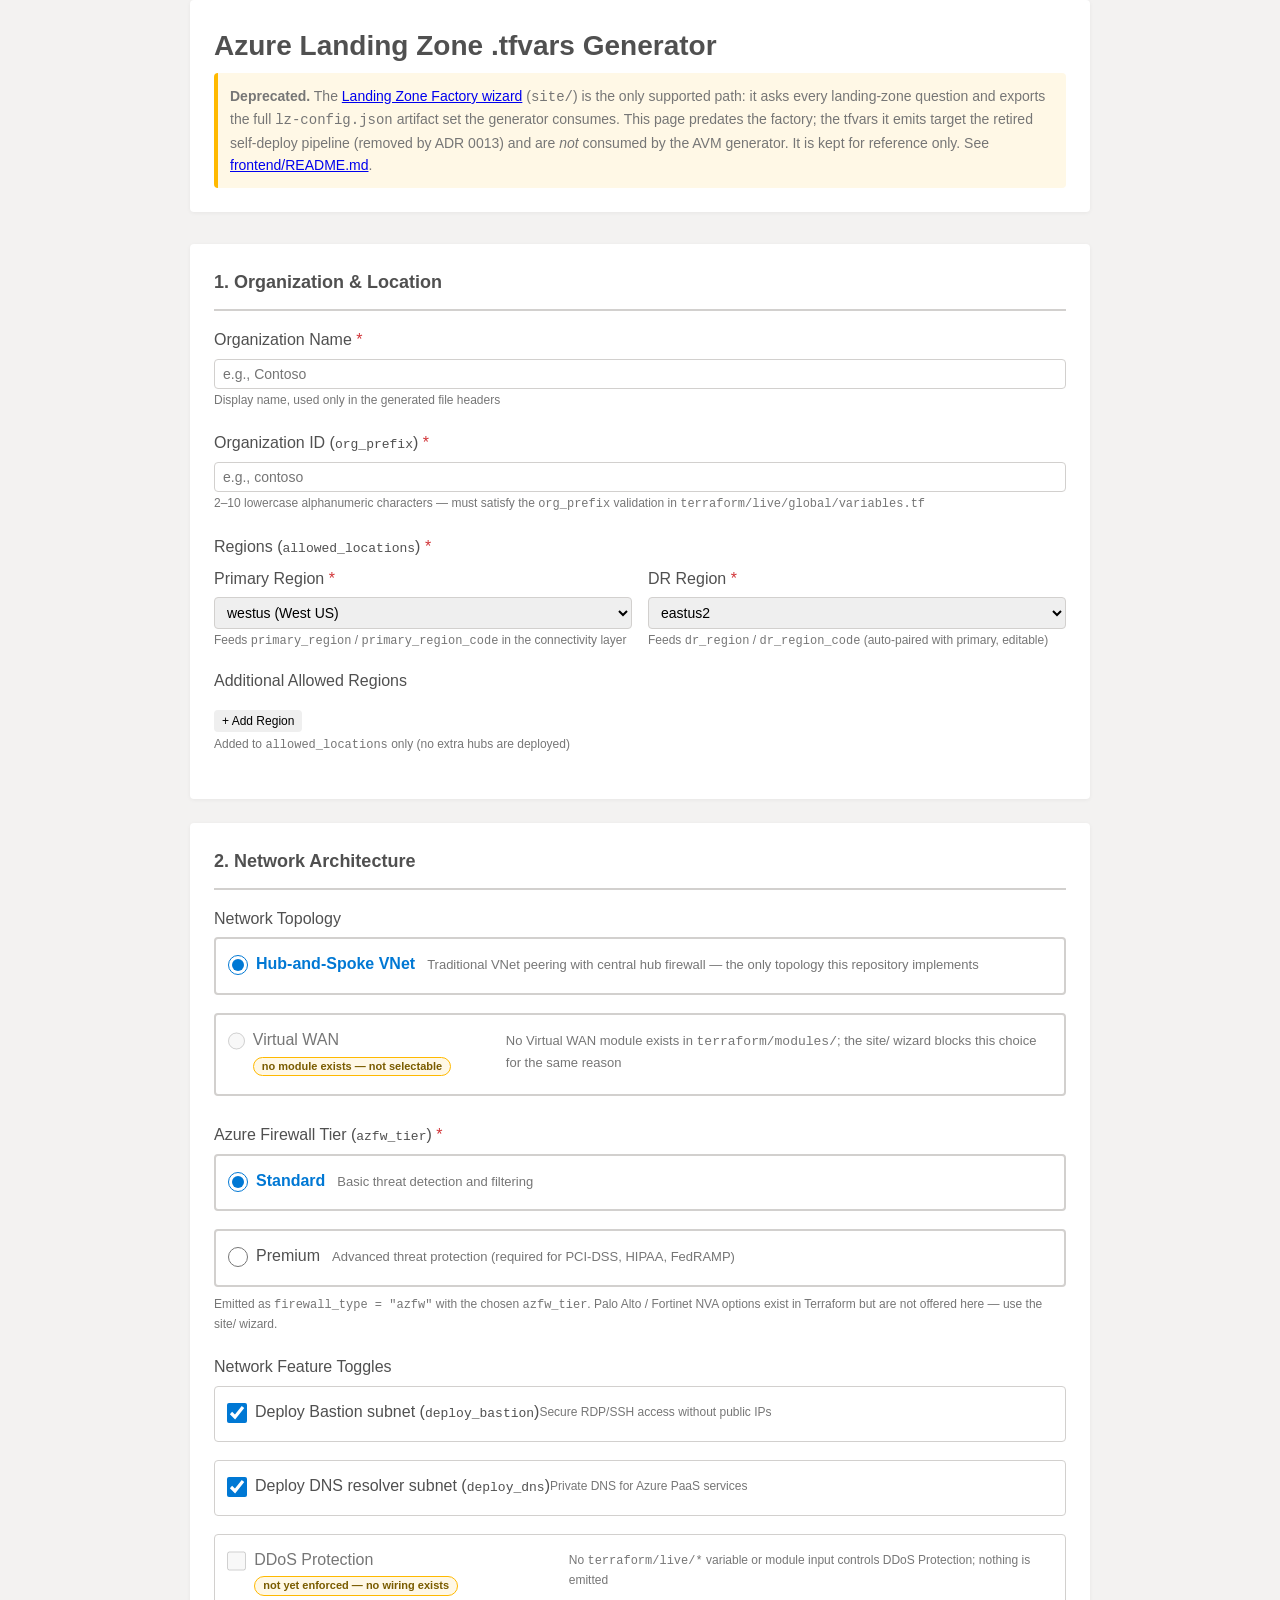
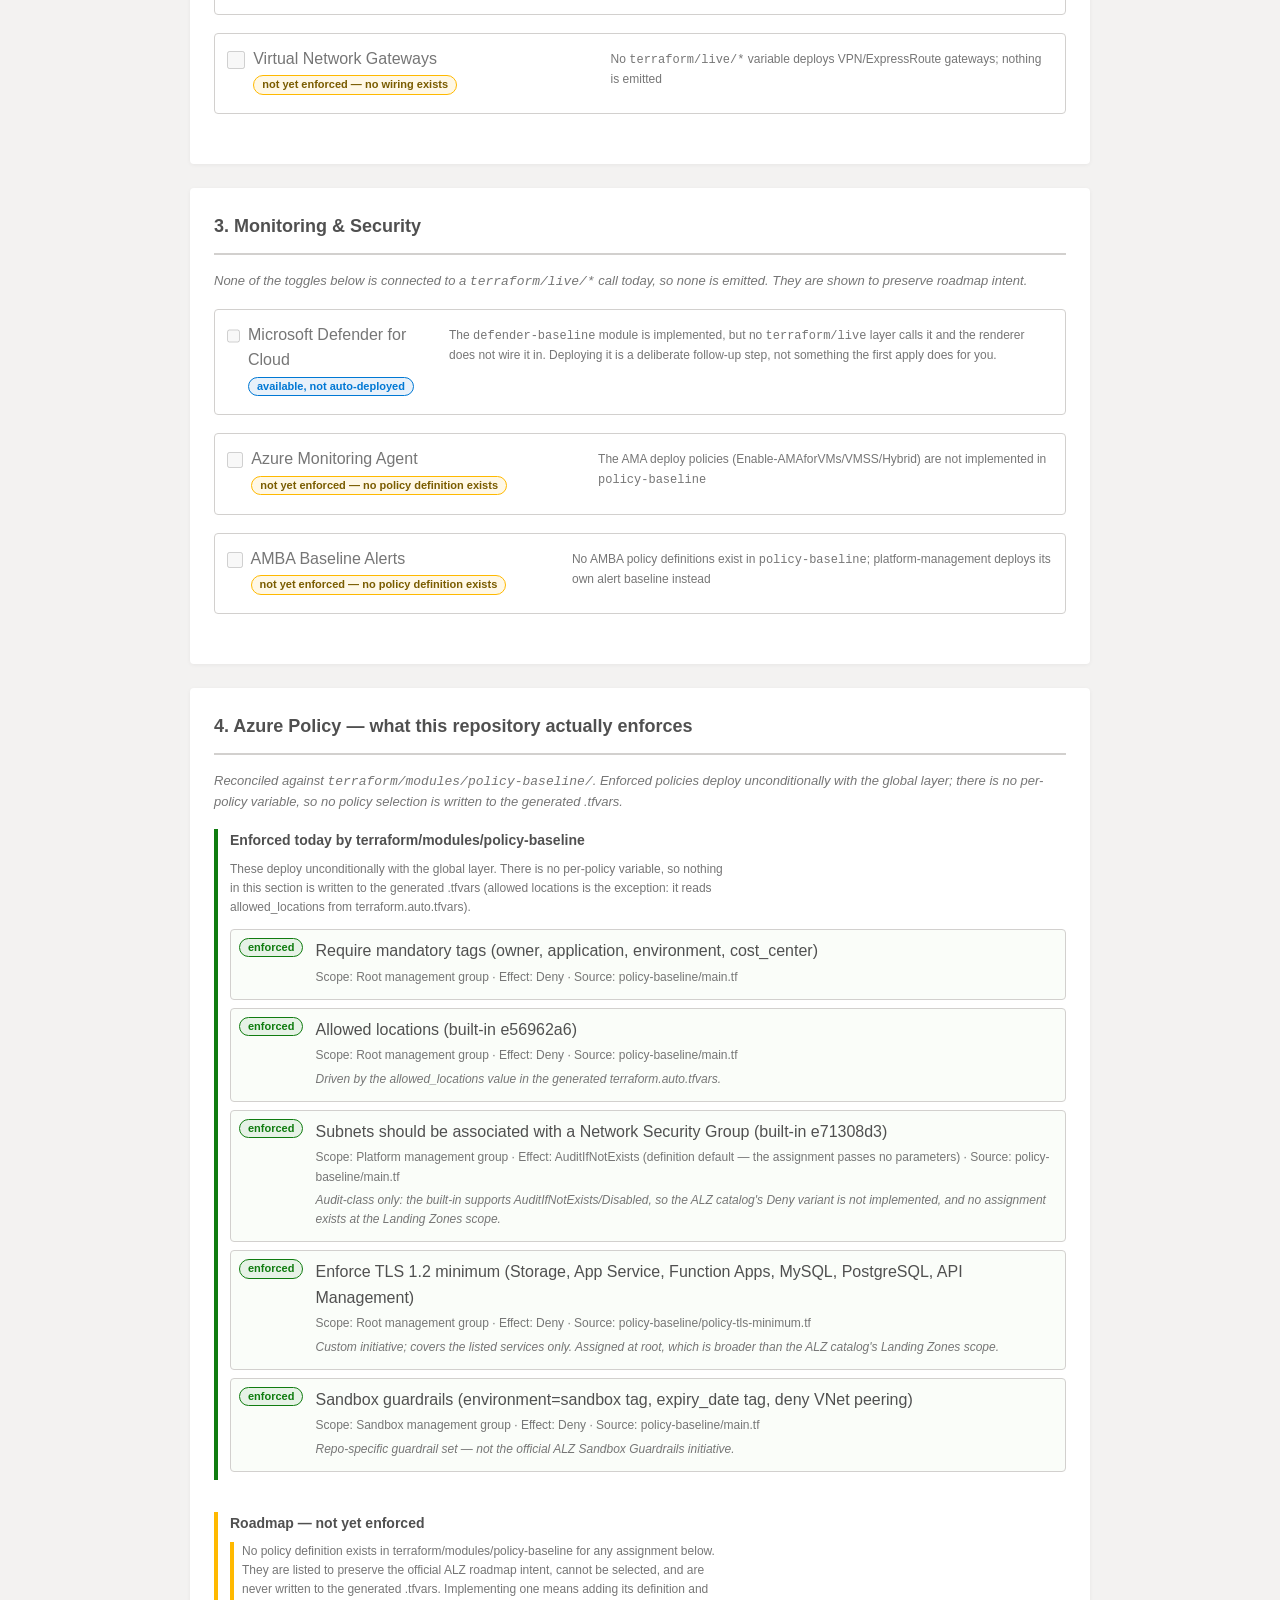
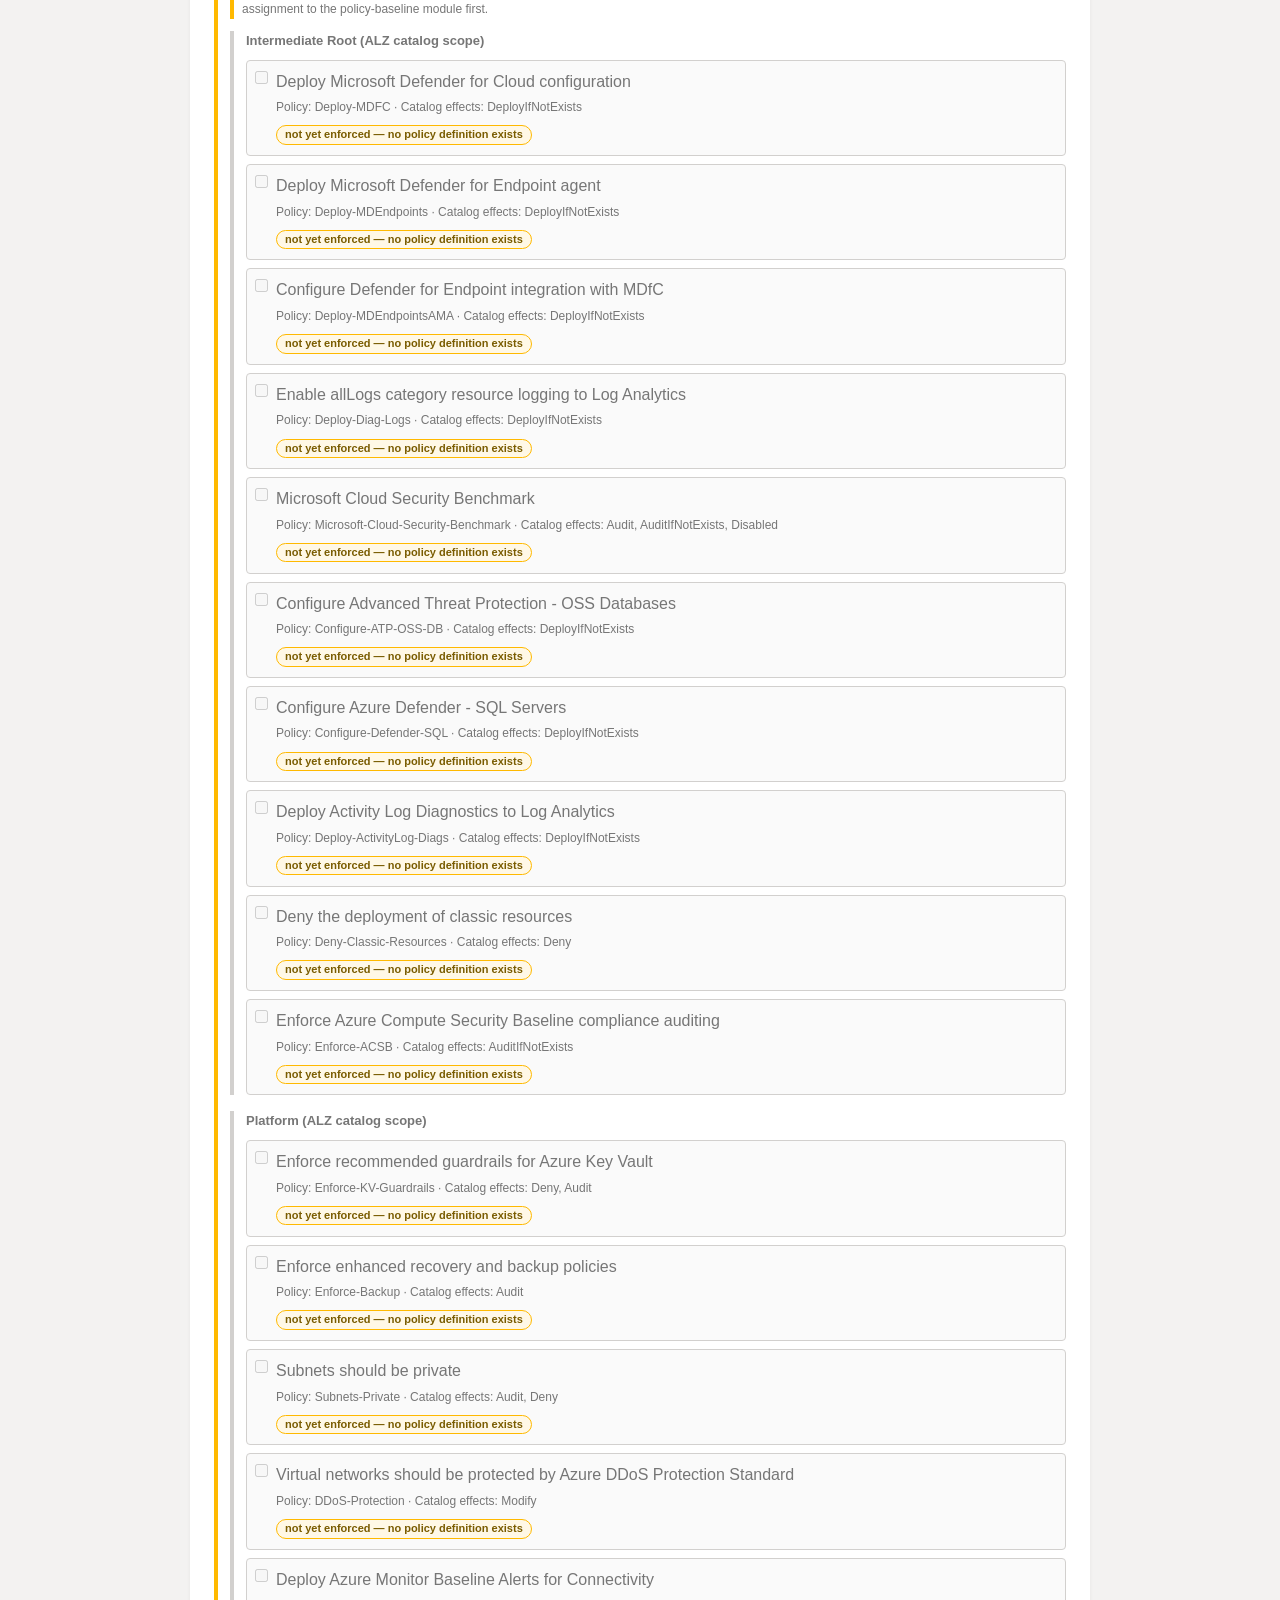
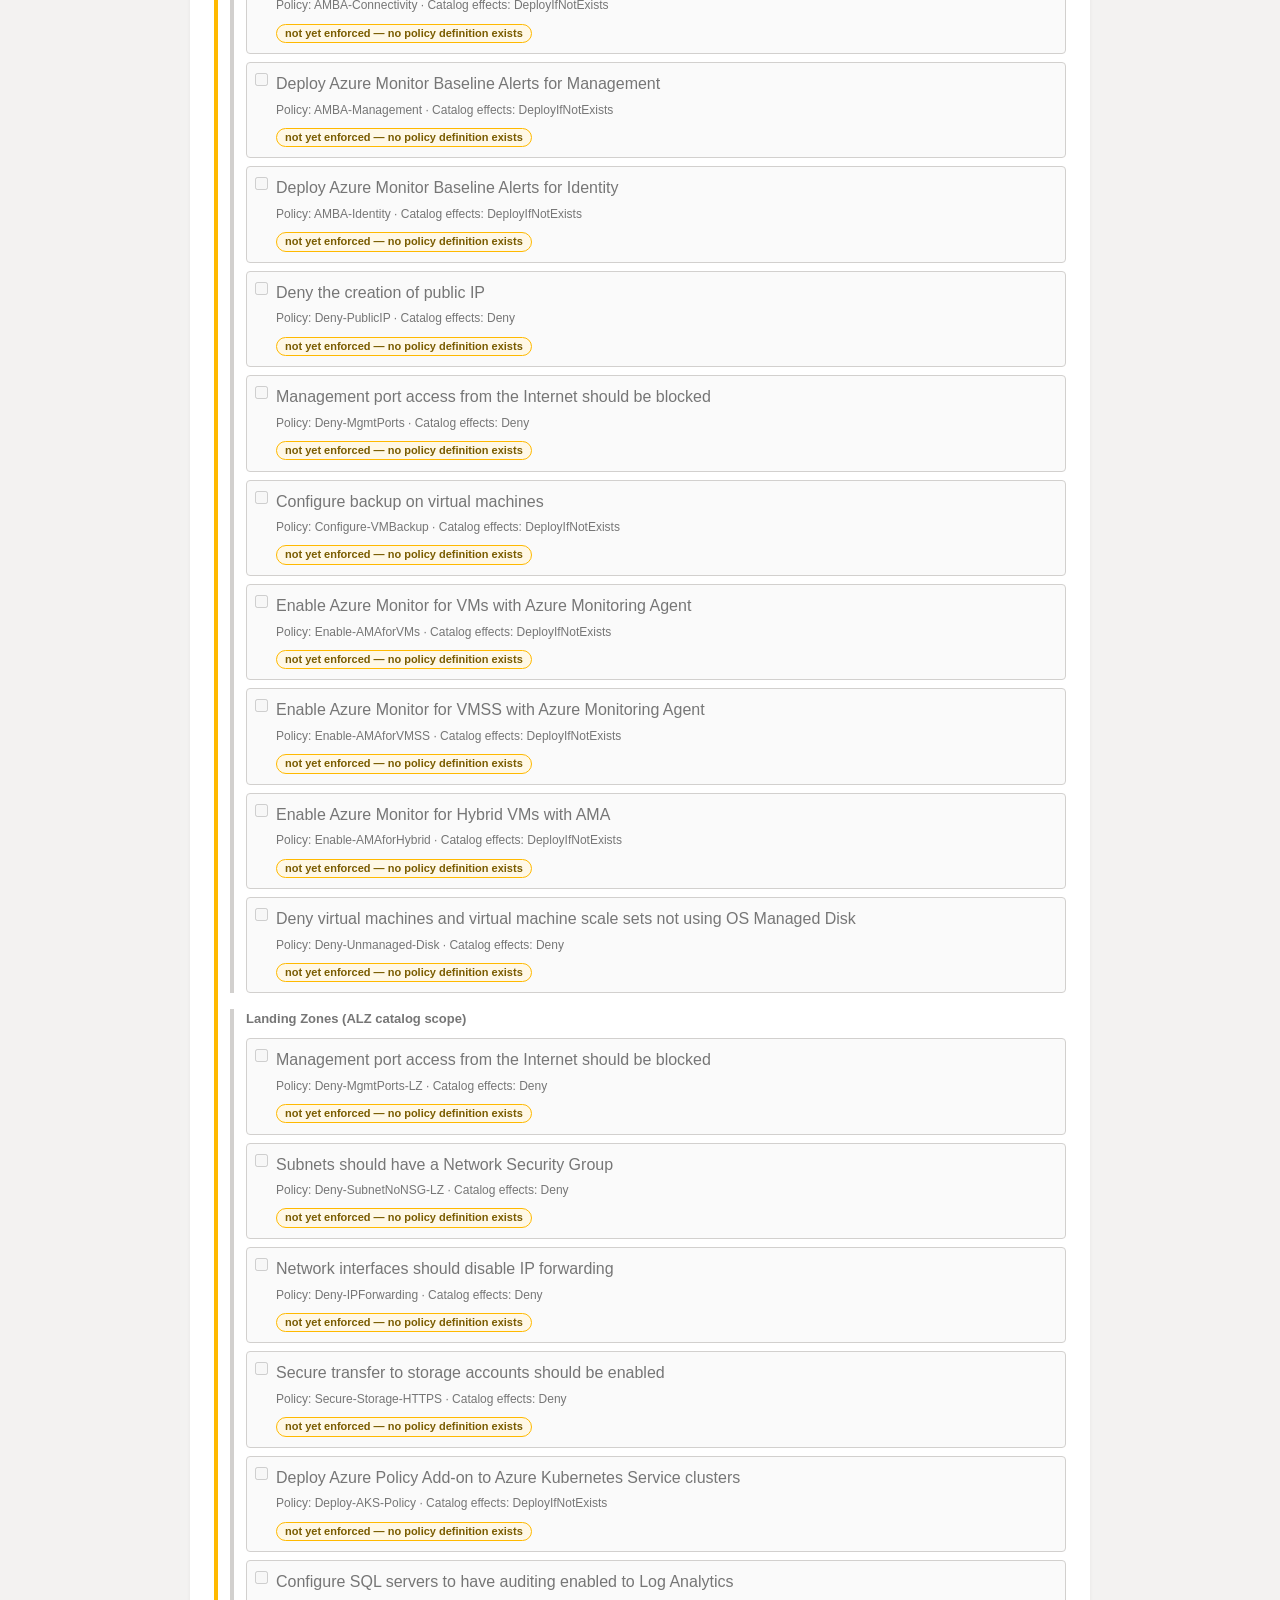
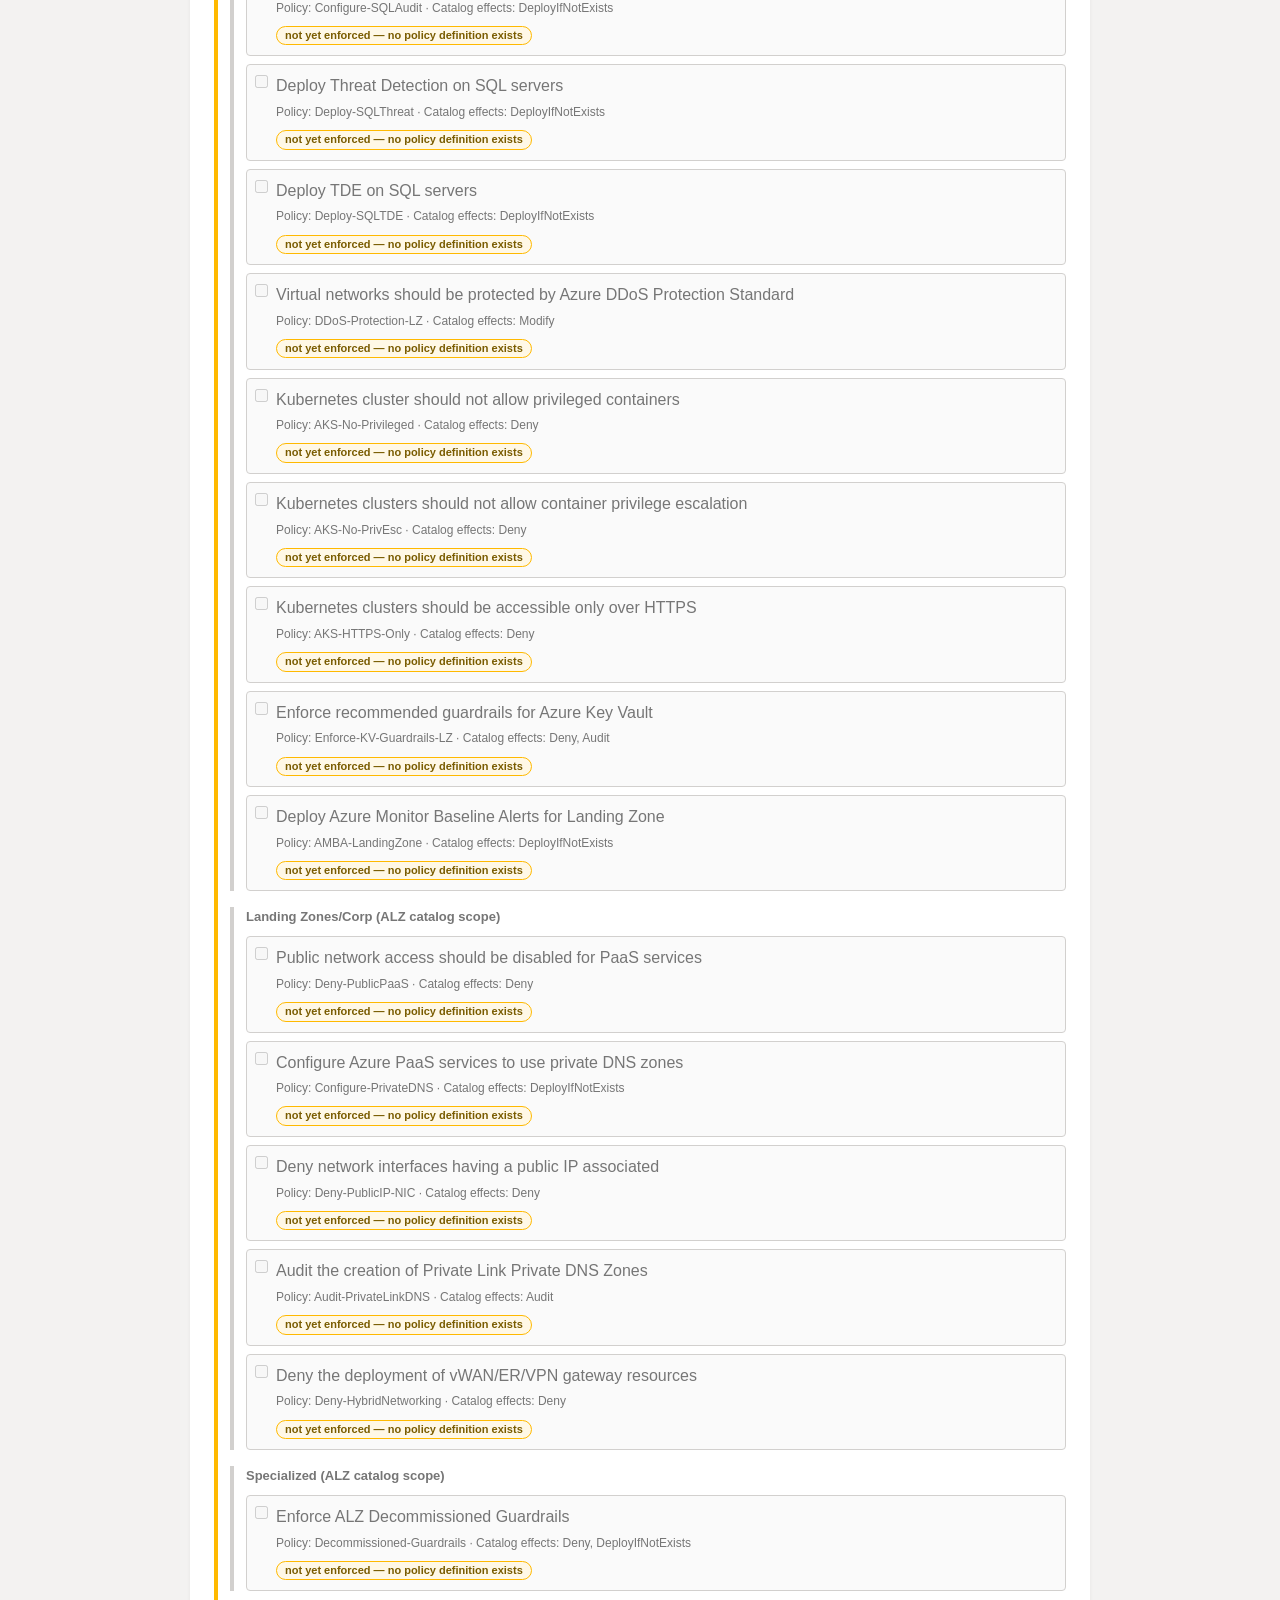
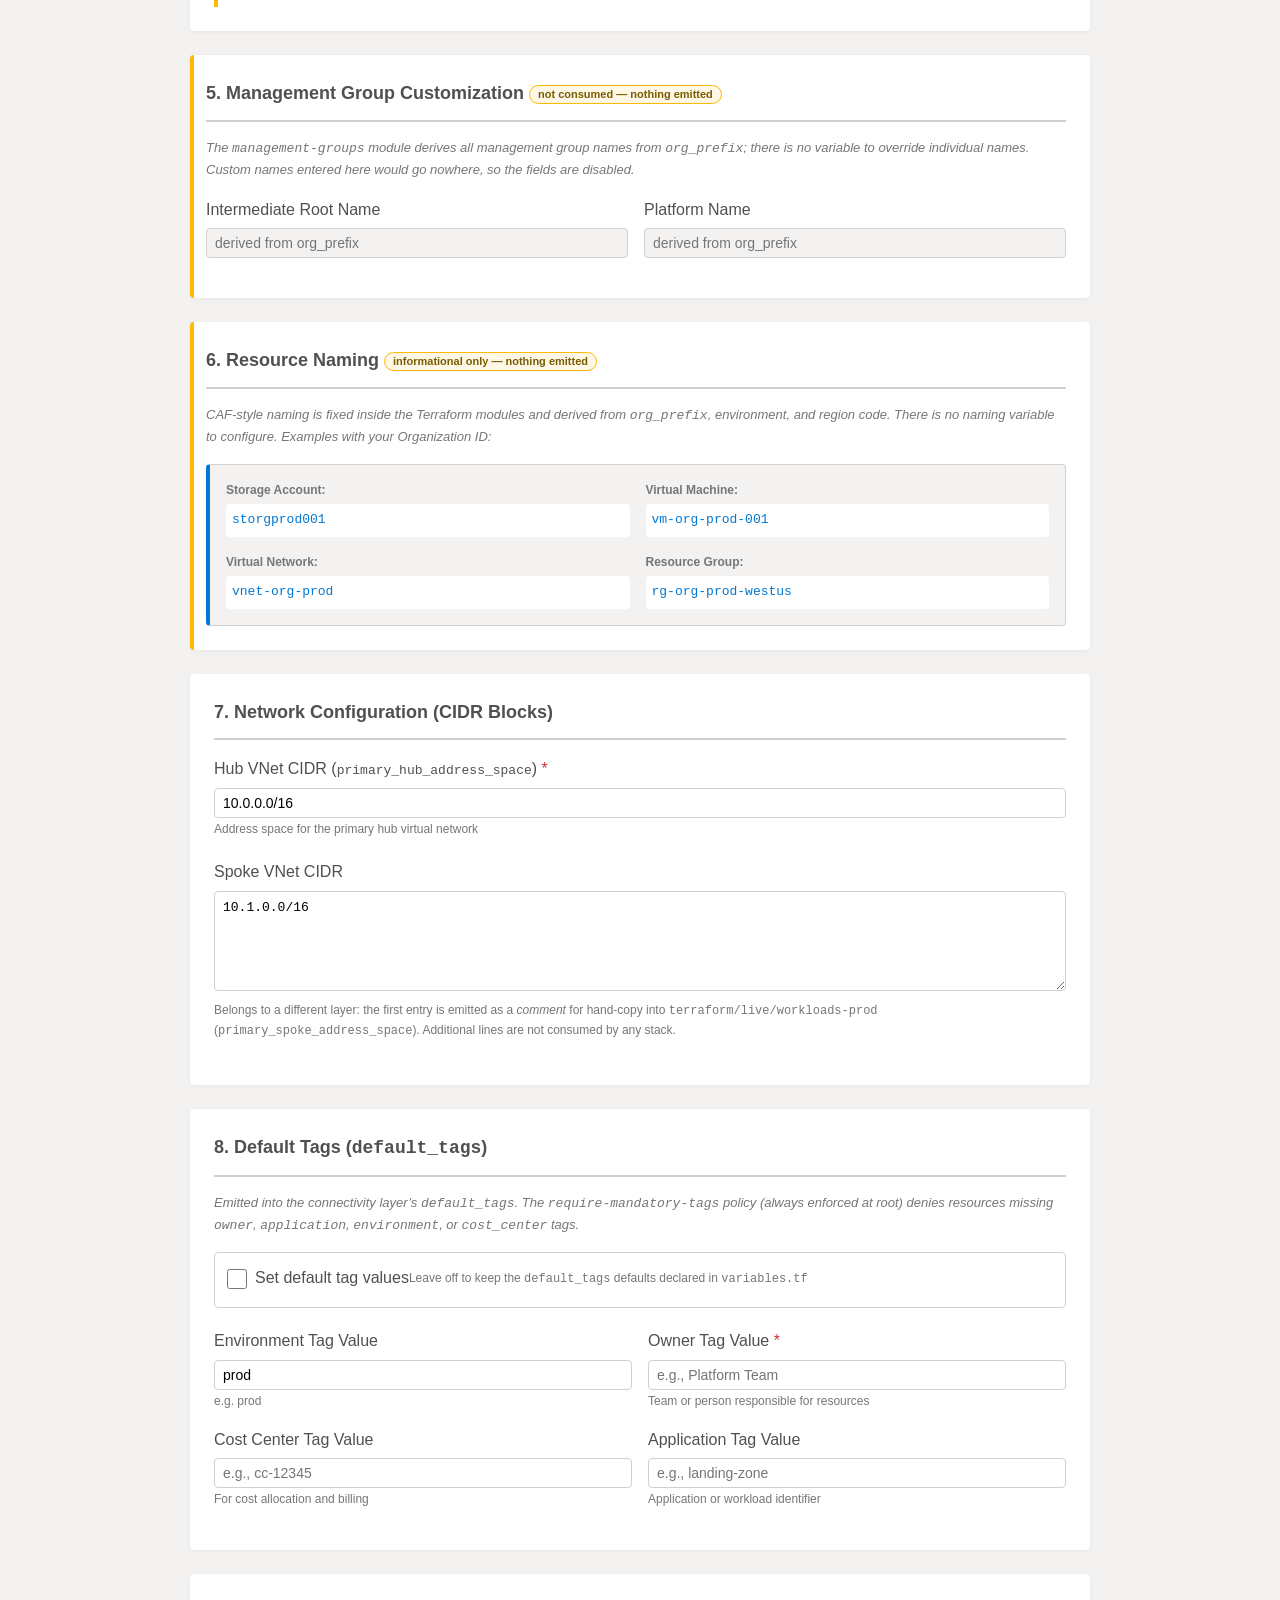
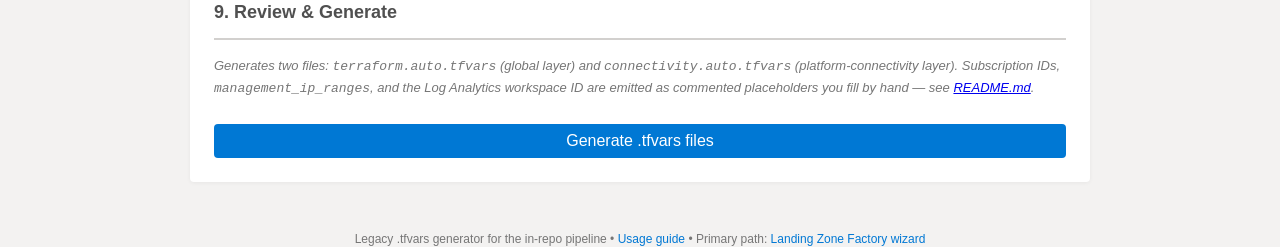
==== commit 0fb54330: "feat(site): wizard aligned to the generator-only model — azurerm-only backend, Virtual WAN unlocked," ====
--- a/frontend/index.html
+++ b/frontend/index.html
@@ -18,9 +18,8 @@
         <header>
             <div class="header-content">
                 <h1>Azure Landing Zone .tfvars Generator</h1>
-                <p class="legacy-banner"><strong>Legacy tool.</strong> The <a href="../site/index.html">Landing Zone Factory wizard</a> (<code>site/</code>) is the primary path and produces the full artifact set.
-                   This page only generates <code>terraform.auto.tfvars</code> (global layer) and <code>connectivity.auto.tfvars</code> (platform-connectivity layer)
-                   for the legacy in-repo pipeline. See <a href="README.md">frontend/README.md</a> for the usage guide.</p>
+                <p class="legacy-banner"><strong>Deprecated.</strong> The <a class="wizard-link" href="../index.html">Landing Zone Factory wizard</a> (<code>site/</code>) is the only supported path: it asks every landing-zone question and exports the full <code>lz-config.json</code> artifact set the generator consumes.
+                   This page predates the factory; the tfvars it emits target the retired self-deploy pipeline (removed by ADR&nbsp;0013) and are <em>not</em> consumed by the AVM generator. It is kept for reference only. See <a href="README.md">frontend/README.md</a>.</p>
             </div>
         </header>
 
@@ -317,7 +316,7 @@
         </main>
 
         <footer>
-            <p>Legacy .tfvars generator for the in-repo pipeline &bull; <a href="README.md">Usage guide</a> &bull; Primary path: <a href="../site/index.html">Landing Zone Factory wizard</a></p>
+            <p>Legacy .tfvars generator for the in-repo pipeline &bull; <a href="README.md">Usage guide</a> &bull; Primary path: <a class="wizard-link" href="../index.html">Landing Zone Factory wizard</a></p>
         </footer>
     </div>
 
